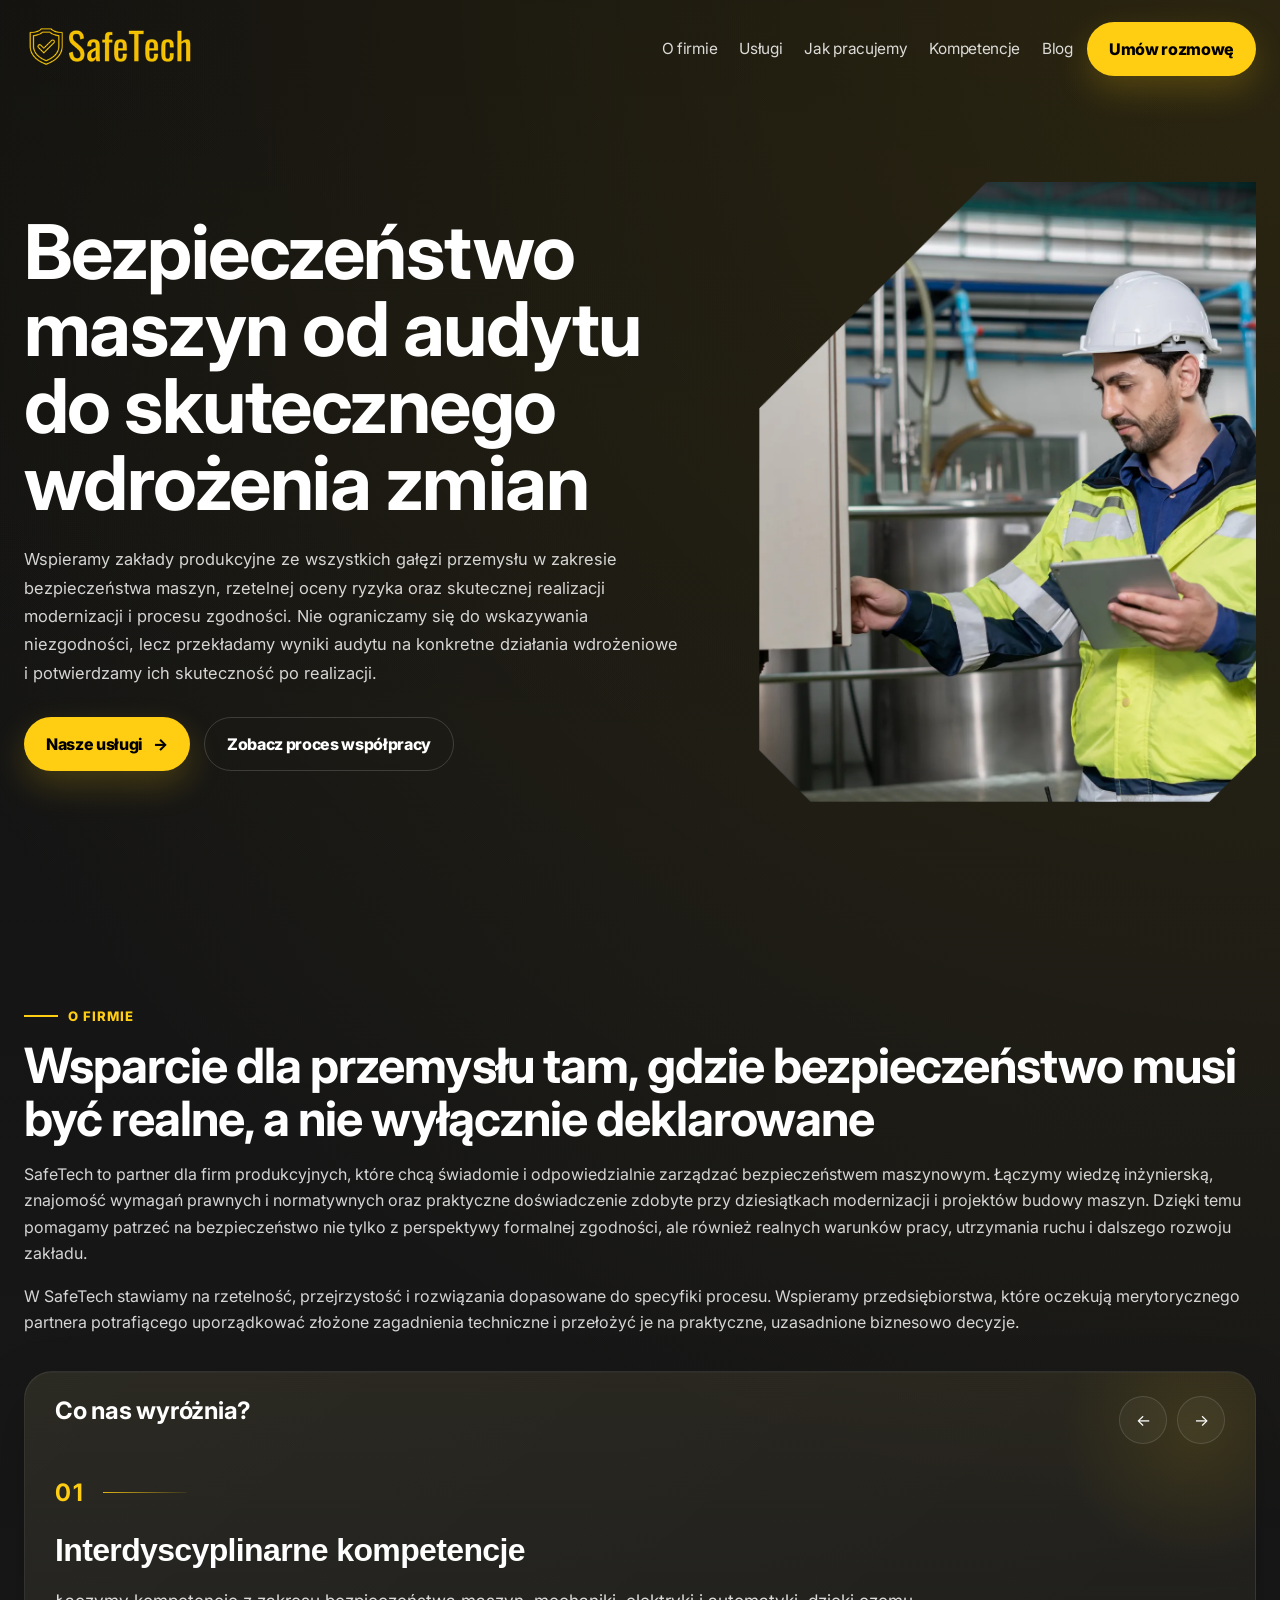
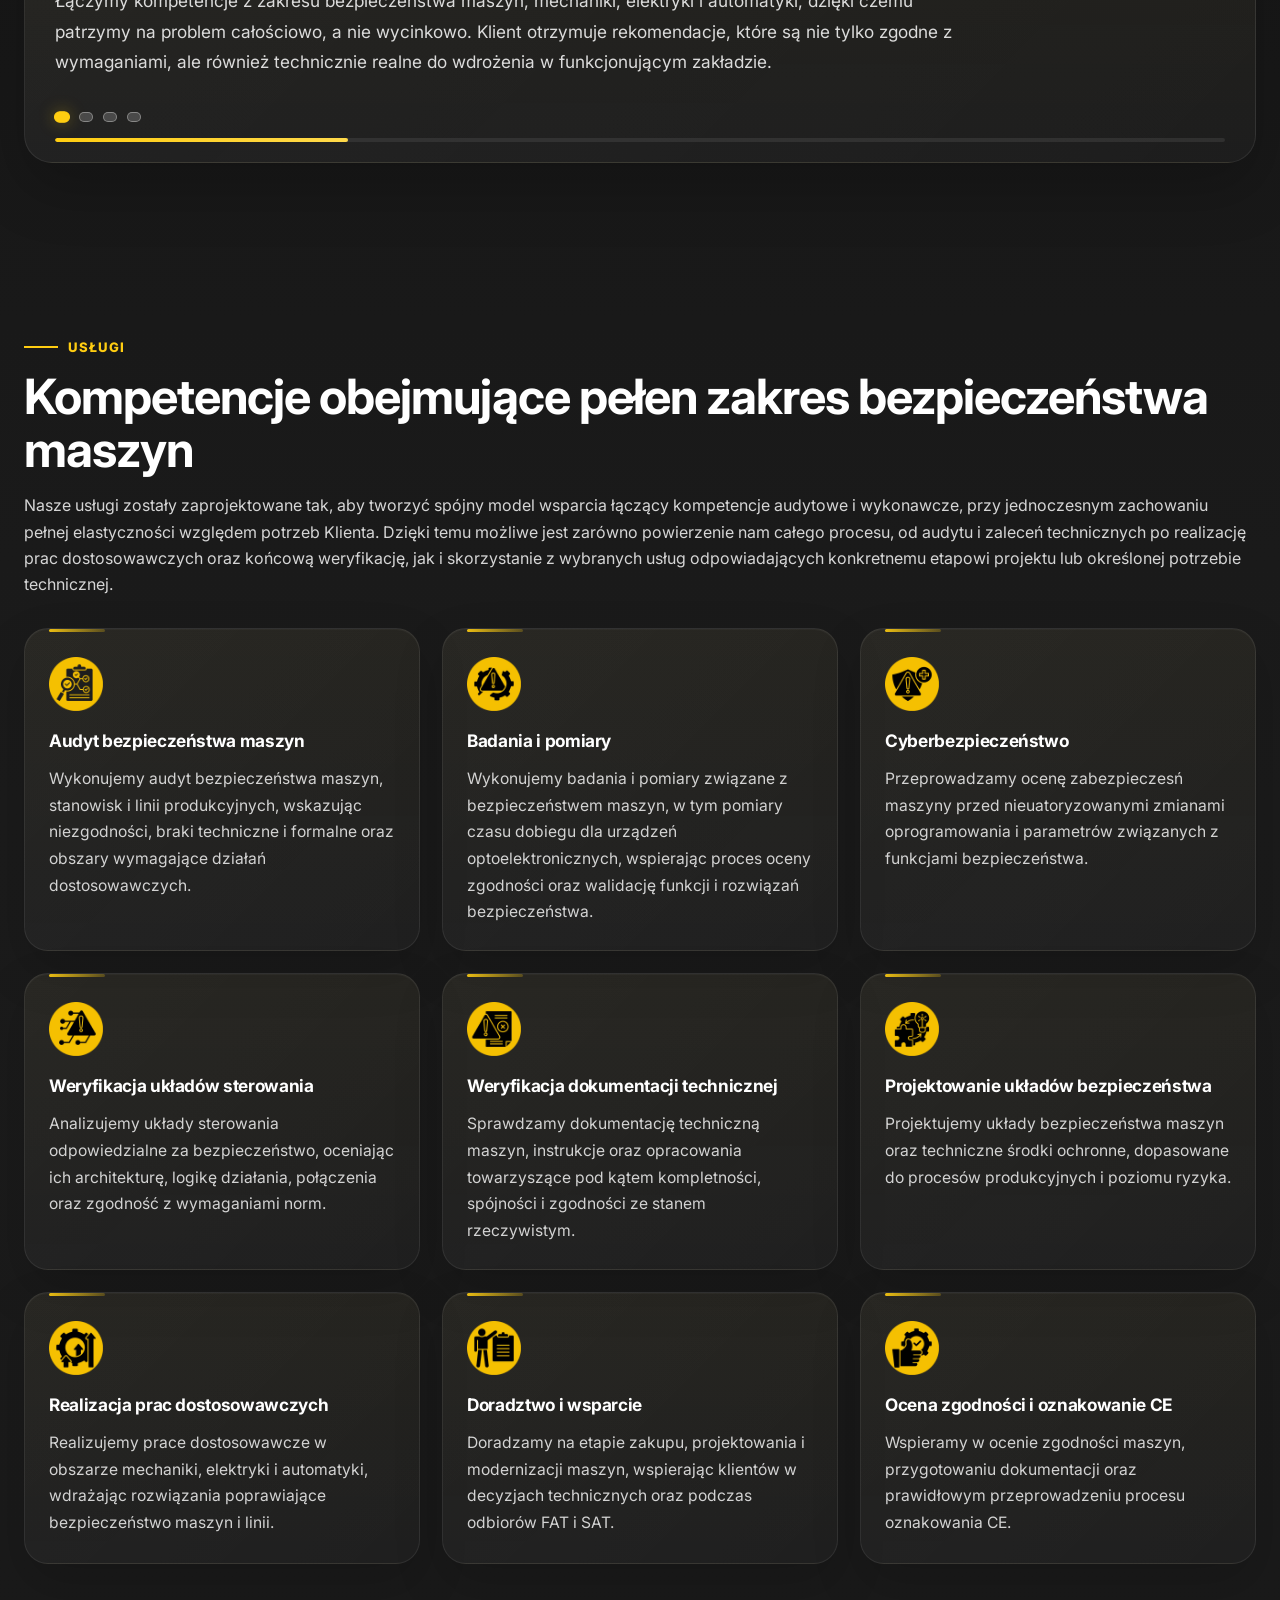
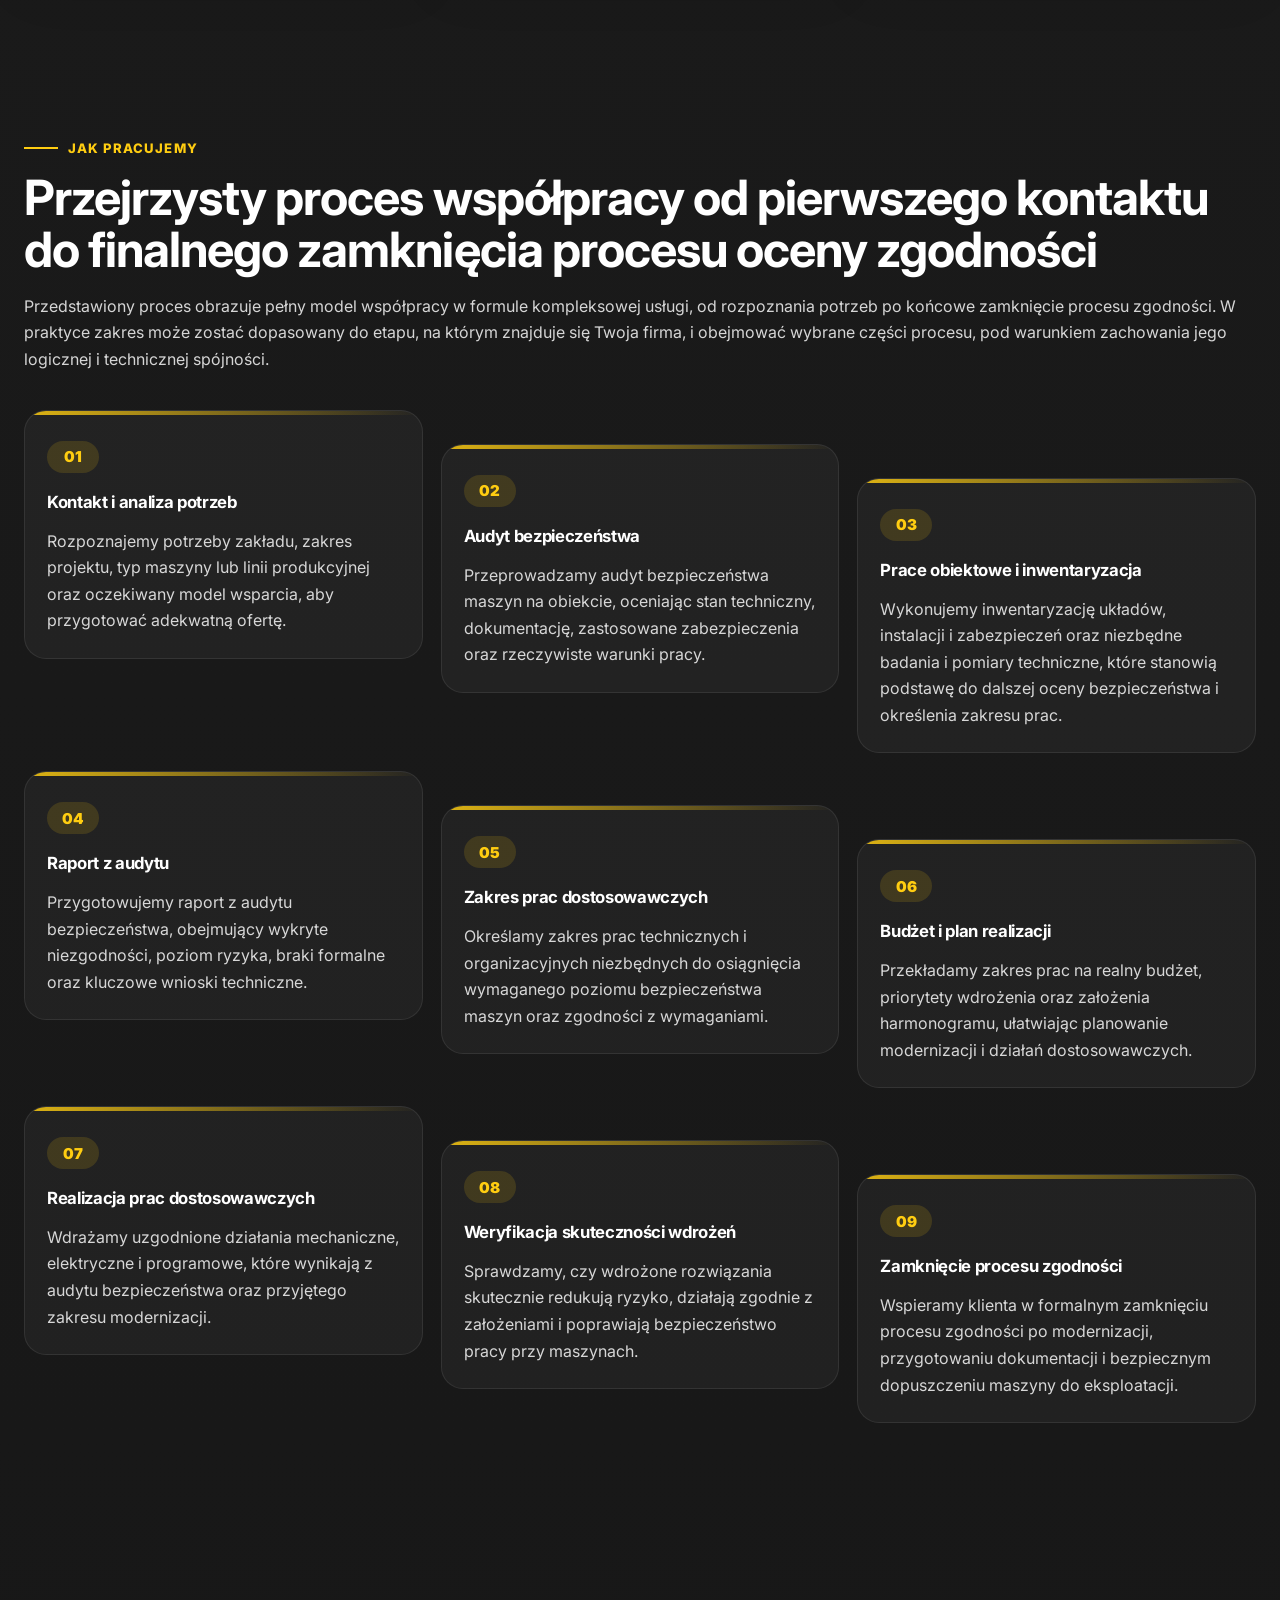
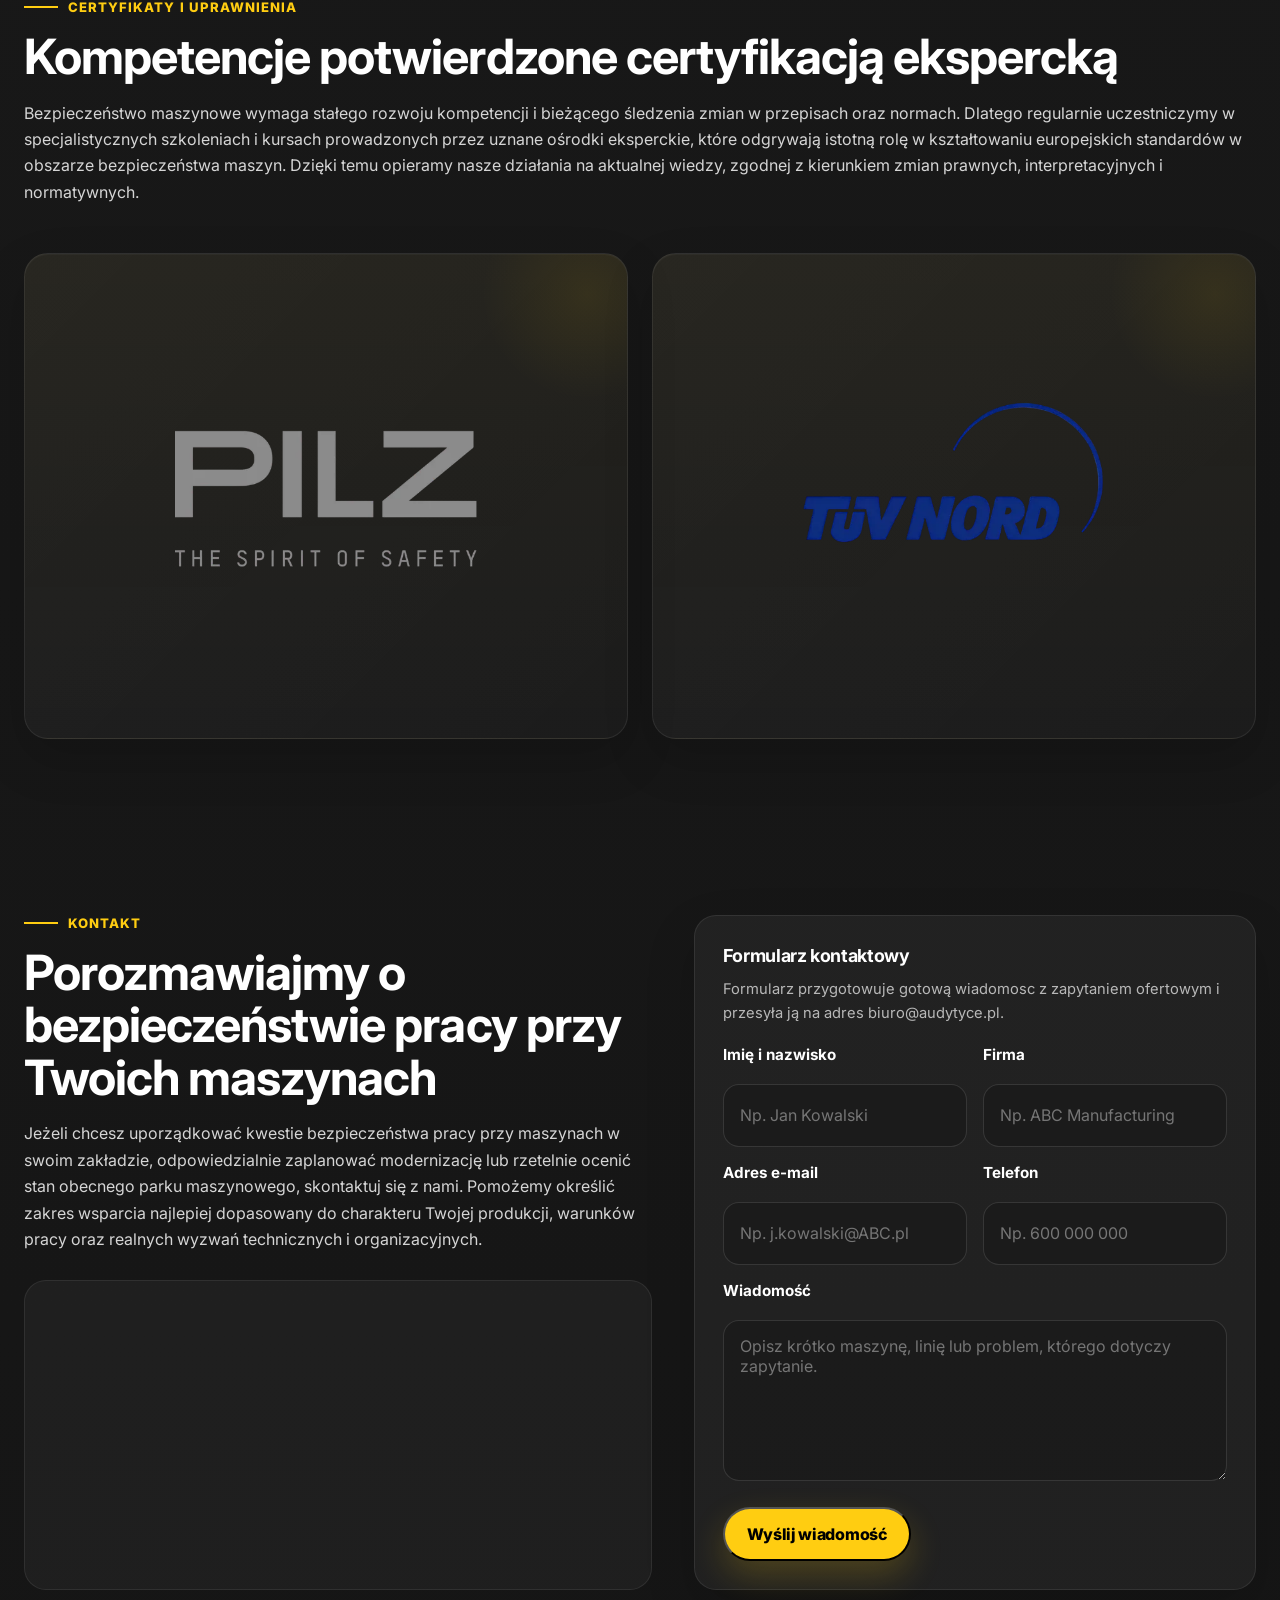
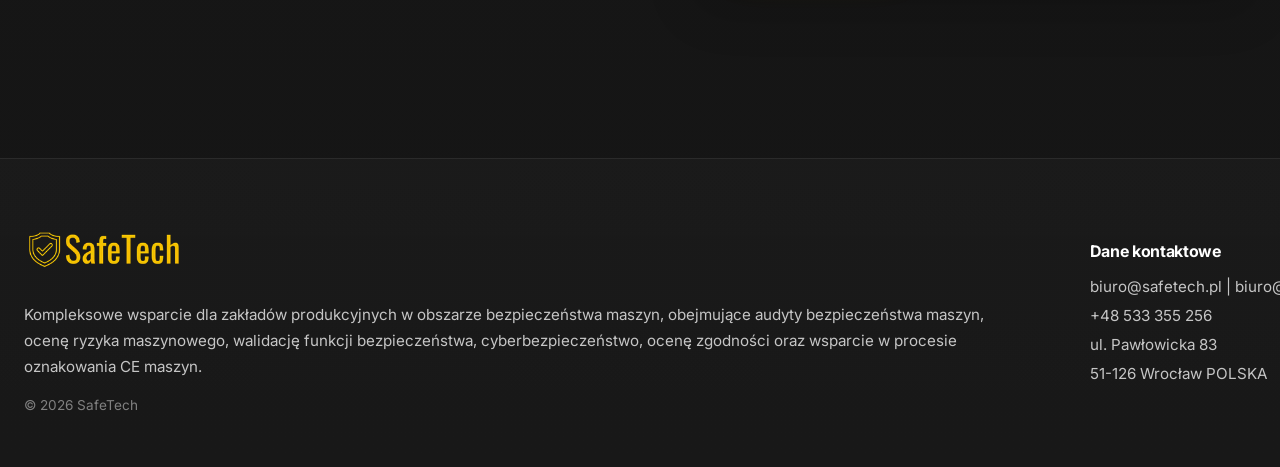
==== index.html @ 1ee42a5b "Odświerzanie strony po wysłaniu formularza" ====
<!DOCTYPE html>
<html lang="pl">

<!-- =========================================
     ALL RIGHTS TO THE CODE ARE FULLY RESERVED
============================================== -->

<head>
  <meta charset="UTF-8" />

  <!-- Wczytuje kluczowe grafiki wcześniej, żeby hero szybciej się pojawił -->
  <link rel="preload" as="image" href="obrazy/safetech-logo.webp" fetchpriority="high">
  <link rel="preload" as="image" href="obrazy/hero-safetech.webp" fetchpriority="high">

  <!-- Czcionki z Google Fonts -->
  <link rel="preconnect" href="https://fonts.googleapis.com">
  <link rel="preconnect" href="https://fonts.gstatic.com" crossorigin>
  <link href="https://fonts.googleapis.com/css2?family=Inter:wght@400;500;600;700;800&family=Tomorrow:wght@500;700;800&display=swap" rel="stylesheet">

  <!-- Ustawienia szerokości widoku -->
  <meta name="viewport" content="width=device-width, initial-scale=1.0">

  <!-- Wczytanie CSS -->
  <link rel="stylesheet" href="styles/SafeTech.css">

  <!-- Tytuł strony -->
  <title>SafeTech – Audyty bezpieczeństwa maszyn, ocena ryzyka i wsparcie CE</title>

  <!-- SEO -->
  <meta name="description" content="SafeTech wspiera zakłady produkcyjne w audytach bezpieczeństwa maszyn, ocenie ryzyka, walidacji funkcji bezpieczeństwa, modernizacjach oraz procesie oznakowania CE.">
  <meta name="keywords" content="bezpieczeństwo maszyn, audyt bezpieczeństwa maszyn, ocena ryzyka maszynowego, walidacja funkcji bezpieczeństwa, ocena zgodności maszyn, oznakowanie CE, wymagania minimalne maszyn, modernizacja bezpieczeństwa maszyn">
  <meta name="robots" content="index, follow">
  <meta name="theme-color" content="#111111">
  <meta name="author" content="SafeTech">

  <!-- OpenGraph -->
  <meta property="og:title" content="SafeTech – Audyty bezpieczeństwa maszyn, ocena ryzyka i wsparcie CE">
  <meta property="og:description" content="Od audytu bezpieczeństwa maszyn i oceny ryzyka po realizację prac dostosowawczych, walidację i wsparcie w procesie CE.">
  <meta property="og:type" content="website">
  <meta property="og:image" content="https://safetech.pl/obrazy/safetech-og.webp">
  <meta property="og:url" content="https://safetech.pl/SafeTech.html">
  <meta property="og:locale" content="pl_PL">
  <meta property="og:site_name" content="SafeTech">
  <meta name="twitter:card" content="summary_large_image">

  <!-- Dane strukturalne -->
  <script type="application/ld+json">
  {
    "@context": "https://schema.org",
    "@type": "ProfessionalService",
    "name": "SafeTech",
    "url": "https://safetech.pl/",
    "logo": "https://safetech.pl/obrazy/safetech-logo.webp",
    "image": "https://safetech.pl/obrazy/safetech-og.webp",
    "description": "Kompleksowe wsparcie dla zakładów produkcyjnych w obszarze bezpieczeństwa maszyn, oceny ryzyka, walidacji funkcji bezpieczeństwa, modernizacji i procesu oznakowania CE.",
    "email": "biuro@audytce.pl",
    "telephone": "+48533355256",
    "address": {
      "@type": "PostalAddress",
      "streetAddress": "ul. Pawłowicka 79",
      "postalCode": "51-250",
      "addressLocality": "Wrocław",
      "addressCountry": "PL"
    },
    "areaServed": "PL",
    "serviceType": [
      "Audyt bezpieczeństwa maszyn",
      "Ocena ryzyka maszynowego",
      "Ocena zgodności maszyn i wsparcie w procesie CE",
      "Weryfikacja układów sterowania i funkcji bezpieczeństwa",
      "Weryfikacja dokumentacji technicznej",
      "Ocena wymagań minimalnych",
      "Doradztwo przy zakupie i modernizacji maszyn",
      "Realizacja prac dostosowawczych",
      "Wsparcie przy odbiorach FAT i SAT"
    ]
  }
  </script>

  <style>
    /* =========================================
       RESET / BASE
    ========================================= */

    * { box-sizing: border-box; }
    html { -webkit-text-size-adjust: 100%; text-size-adjust: 100%; scroll-behavior: smooth; }
    html, body { overflow-x: hidden; }
    body {
      margin: 0;
      font-family: 'Inter', sans-serif;
      color: #ffffff;
      background:
        radial-gradient(circle at top right, rgba(255,205,17,0.12), transparent 22%),
        linear-gradient(180deg, #111111 0%, #1b1b1b 35%, #151515 100%);
    }
  </style>
</head>

<body>

  <a class="skip-link" href="#main">Przejdź do treści</a>

  <!-- =========================
       NAVBAR
  ========================= -->
  <div class="site-navbar" id="siteNavbar">
    <div class="container site-navbar__inner">
      <a class="site-brand" href="#start" aria-label="SafeTech - strona główna">
        <img src="obrazy/safetech-logo.webp" alt="SafeTech" class="site-brand__logo" decoding="async">
      </a>

      <div class="site-nav-wrap">
        <nav class="site-nav" aria-label="Główna nawigacja">
          <button
            class="menu-toggle"
            id="menuToggle"
            aria-controls="navLinks"
            aria-expanded="false"
            aria-label="Otwórz menu"
            type="button"
          >
            <span class="bar" aria-hidden="true"></span>
            <span class="bar" aria-hidden="true"></span>
            <span class="bar" aria-hidden="true"></span>
          </button>

          <div class="nav-links" id="navLinks" role="menu">
            <a href="#o-firmie" role="menuitem">O firmie</a>
            <a href="#uslugi" role="menuitem">Usługi</a>
            <a href="#jak-pracujemy" role="menuitem">Jak pracujemy</a>
            <a href="#certyfikaty" role="menuitem">Kompetencje</a>
            <a href="blog.html" role="menuitem">Blog</a>
          </div>
        </nav>

        <a class="site-cta" href="#kontakt">Umów rozmowę</a>
      </div>
    </div>
  </div>

  <!-- =========================
       HEADER / HERO
  ========================= -->
  <header class="site-header" id="start">
    <div class="container hero-layout">
      <div class="hero-copy reveal">
        <h1>Bezpieczeństwo maszyn od audytu do skutecznego wdrożenia zmian</h1>
        <p>
          Wspieramy zakłady produkcyjne ze wszystkich gałęzi przemysłu w zakresie bezpieczeństwa maszyn,
          rzetelnej oceny ryzyka oraz skutecznej realizacji modernizacji i procesu zgodności.
          Nie ograniczamy się do wskazywania niezgodności, lecz przekładamy wyniki audytu na konkretne
          działania wdrożeniowe i potwierdzamy ich skuteczność po realizacji.
        </p>

        <div class="hero-actions">
          <a class="btn-primary" href="#uslugi">
            <span>Nasze usługi</span>
            <span class="btn-arrow" aria-hidden="true">→</span>
          </a>

          <a class="btn-secondary" href="#jak-pracujemy">Zobacz proces współpracy</a>
        </div>
      </div>

      <div class="hero-media reveal">
        <img
          src="obrazy/hero-safetech.webp"
          alt="Bezpieczeństwo maszyn w zakładzie produkcyjnym"
          class="hero-media__image"
          decoding="async"
        >
      </div>
    </div>
  </header>

  <main id="main">

    <!-- =========================
         O FIRMIE
    ========================= -->
 <section class="section section-about" id="o-firmie">
  <div class="container">
    <div class="section-head reveal">
      <span class="section-label">O firmie</span>
      <h2>Wsparcie dla przemysłu tam, gdzie bezpieczeństwo musi być realne, a nie wyłącznie deklarowane</h2>
      <p>
        SafeTech to partner dla firm produkcyjnych, które chcą świadomie i odpowiedzialnie zarządzać bezpieczeństwem maszynowym.
        Łączymy wiedzę inżynierską, znajomość wymagań prawnych i normatywnych oraz praktyczne doświadczenie zdobyte przy
        dziesiątkach modernizacji i projektów budowy maszyn. Dzięki temu pomagamy patrzeć na bezpieczeństwo nie tylko z perspektywy
        formalnej zgodności, ale również realnych warunków pracy, utrzymania ruchu i dalszego rozwoju zakładu.
      </p>
      <p>
        W SafeTech stawiamy na rzetelność, przejrzystość i rozwiązania dopasowane do specyfiki procesu.
        Wspieramy przedsiębiorstwa, które oczekują merytorycznego partnera potrafiącego uporządkować złożone zagadnienia techniczne
        i przełożyć je na praktyczne, uzasadnione biznesowo decyzje.
      </p>
    </div>

    <div class="about-premium-slider reveal" id="aboutPremiumSlider">
      <div class="about-premium-slider__top">
        <div>
          <p class="about-premium-slider__eyebrow">Co nas wyróżnia?</p>
        </div>

        <div class="about-premium-slider__nav">
          <button class="about-premium-arrow" id="aboutPrev" type="button" aria-label="Poprzedni slajd">
            &#8592;
          </button>
          <button class="about-premium-arrow" id="aboutNext" type="button" aria-label="Następny slajd">
            &#8594;
          </button>
        </div>
      </div>

      <div class="about-premium-slider__viewport">
        <article class="about-premium-slide is-active">
          <div class="about-premium-slide__meta">
            <span class="about-premium-slide__index">01</span>
            <span class="about-premium-slide__line"></span>
          </div>
    <h3>Interdyscyplinarne kompetencje</h3>
    <p>
      Łączymy kompetencje z zakresu bezpieczeństwa maszyn, mechaniki, elektryki i automatyki, dzięki czemu patrzymy na problem całościowo, a nie wycinkowo. Klient otrzymuje rekomendacje, które są nie tylko zgodne z wymaganiami, ale również technicznie realne do wdrożenia w funkcjonującym zakładzie.
    </p>
  </article>

        <article class="about-premium-slide">
          <div class="about-premium-slide__meta">
            <span class="about-premium-slide__index">02</span>
            <span class="about-premium-slide__line"></span>
          </div>
    <h3>Od audytu do skutecznego wdrożenia</h3>
    <p>
      Nie kończymy współpracy na wskazaniu niezgodności. Prowadzimy klienta przez cały proces: od audytu bezpieczeństwa i oceny ryzyka, przez określenie zakresu działań, aż po realizację prac, weryfikację skuteczności i domknięcie procesu zgodności.
    </p>
  </article>

        <article class="about-premium-slide">
          <div class="about-premium-slide__meta">
            <span class="about-premium-slide__index">03</span>
            <span class="about-premium-slide__line"></span>
          </div>
          <h3>Doświadczenie z realnych obiektów przemysłowych</h3>
    <p>
      Pracujemy zarówno z nowymi inwestycjami, jak i z maszynami od lat funkcjonującymi w produkcji. Rozumiemy specyfikę zakładów przemysłowych, ograniczenia techniczne, presję czasu oraz konieczność prowadzenia działań w sposób, który nie dezorganizuje pracy całej organizacji.
    </p>
  </article>

        <article class="about-premium-slide">
          <div class="about-premium-slide__meta">
            <span class="about-premium-slide__index">04</span>
            <span class="about-premium-slide__line"></span>
          </div>
          <h3>Ponad 10 lat praktyki projektowej</h3>
    <p>
      Nasze rekomendacje wynikają z wieloletniej praktyki przy budowie i modernizacjach maszyn, stanowisk zrobotyzowanych i linii technologicznych. Dzięki temu proponujemy rozwiązania, które uwzględniają nie tylko przepisy i normy, ale również realia wdrożeniowe, koszty i wykonalność techniczną.
    </p>
  </article>
      </div>

      <div class="about-premium-slider__bottom">
        <div class="about-premium-dots" id="aboutDots"></div>
        <div class="about-premium-progress">
          <span class="about-premium-progress__bar" id="aboutProgressBar"></span>
        </div>
      </div>
    </div>
  </div>
</section>

    <!-- =========================
         USŁUGI
    ========================= -->
    <section class="section section-services" id="uslugi">
      <div class="container">
        <div class="section-head reveal">
          <span class="section-label">Usługi</span>
          <h2>Kompetencje obejmujące pełen zakres bezpieczeństwa maszyn</h2>
          <p>
            Nasze usługi zostały zaprojektowane tak, aby tworzyć spójny model wsparcia łączący kompetencje audytowe i wykonawcze,
            przy jednoczesnym zachowaniu pełnej elastyczności względem potrzeb Klienta. Dzięki temu możliwe jest zarówno powierzenie nam
            całego procesu, od audytu i zaleceń technicznych po realizację prac dostosowawczych oraz końcową weryfikację, jak i
            skorzystanie z wybranych usług odpowiadających konkretnemu etapowi projektu lub określonej potrzebie technicznej.
          </p>
        </div>

        <div class="services-grid">
<article class="service-card reveal">
  <img src="ikony/usluga-audyt.webp" alt="Ikona audytu bezpieczeństwa maszyn" class="service-card__icon" loading="lazy" decoding="async">
  <h3>Audyt bezpieczeństwa maszyn</h3>
  <p>Wykonujemy audyt bezpieczeństwa maszyn, stanowisk i linii produkcyjnych, wskazując niezgodności, braki techniczne i formalne oraz obszary wymagające działań dostosowawczych.</p>
</article>

<article class="service-card reveal">
  <img src="ikony/usluga-badania.webp" alt="Ikona badań i pomiarów bezpieczeństwa maszyn" class="service-card__icon" loading="lazy" decoding="async">
  <h3>Badania i pomiary</h3>
  <p>Wykonujemy badania i pomiary związane z bezpieczeństwem maszyn, w tym pomiary czasu dobiegu dla urządzeń optoelektronicznych, wspierając proces oceny zgodności oraz walidację funkcji i rozwiązań bezpieczeństwa.</p>
</article>

<article class="service-card reveal">
  <img src="ikony/usluga-cyber.webp" alt="Ikona cyberbezpieczeństwo" class="service-card__icon" loading="lazy" decoding="async">
  <h3>Cyberbezpieczeństwo</h3>
  <p>Przeprowadzamy ocenę zabezpieczesń maszyny przed nieuatoryzowanymi zmianami oprogramowania i parametrów związanych z funkcjami bezpieczeństwa.</p>
</article>

<article class="service-card reveal">
  <img src="ikony/usluga-sterowanie.webp" alt="Ikona weryfikacji układów sterowania" class="service-card__icon" loading="lazy" decoding="async">
  <h3>Weryfikacja układów sterowania</h3>
  <p>Analizujemy układy sterowania odpowiedzialne za bezpieczeństwo, oceniając ich architekturę, logikę działania, połączenia oraz zgodność z wymaganiami norm.</p>
</article>

<article class="service-card reveal">
  <img src="ikony/usluga-dokumentacja.webp" alt="Ikona weryfikacji dokumentacji technicznej maszyn" class="service-card__icon" loading="lazy" decoding="async">
  <h3>Weryfikacja dokumentacji technicznej</h3>
  <p>Sprawdzamy dokumentację techniczną maszyn, instrukcje oraz opracowania towarzyszące pod kątem kompletności, spójności i zgodności ze stanem rzeczywistym.</p>
</article>

<article class="service-card reveal">
  <img src="ikony/usluga-projektowanie.webp" alt="Ikona projektowania układów bezpieczeństwa maszyn" class="service-card__icon" loading="lazy" decoding="async">
  <h3>Projektowanie układów bezpieczeństwa</h3>
  <p>Projektujemy układy bezpieczeństwa maszyn oraz techniczne środki ochronne, dopasowane do procesów produkcyjnych i poziomu ryzyka.</p>
</article>

<article class="service-card reveal">
  <img src="ikony/usluga-modernizacja.webp" alt="Ikona realizacji prac dostosowawczych maszyn" class="service-card__icon" loading="lazy" decoding="async">
  <h3>Realizacja prac dostosowawczych</h3>
  <p>Realizujemy prace dostosowawcze w obszarze mechaniki, elektryki i automatyki, wdrażając rozwiązania poprawiające bezpieczeństwo maszyn i linii.</p>
</article>

<article class="service-card reveal">
  <img src="ikony/usluga-doradztwo.webp" alt="Ikona doradztwa w zakresie bezpieczeństwa maszyn" class="service-card__icon" loading="lazy" decoding="async">
  <h3>Doradztwo i wsparcie</h3>
  <p>Doradzamy na etapie zakupu, projektowania i modernizacji maszyn, wspierając klientów w decyzjach technicznych oraz podczas odbiorów FAT i SAT.</p>
</article>

<article class="service-card reveal">
  <img src="ikony/usluga-ce.webp" alt="Ikona oceny zgodności i oznakowania CE maszyn" class="service-card__icon" loading="lazy" decoding="async">
  <h3>Ocena zgodności i oznakowanie CE</h3>
  <p>Wspieramy w ocenie zgodności maszyn, przygotowaniu dokumentacji oraz prawidłowym przeprowadzeniu procesu oznakowania CE.</p>
</article>
        </div>
      </div>
    </section>

    <!-- =========================
         JAK PRACUJEMY
    ========================= -->
    <section class="section section-process" id="jak-pracujemy">
      <div class="container">
        <div class="section-head reveal">
          <span class="section-label">Jak pracujemy</span>
          <h2>Przejrzysty proces współpracy od pierwszego kontaktu do finalnego zamknięcia procesu oceny zgodności</h2>
          <p>
            Przedstawiony proces obrazuje pełny model współpracy w formule kompleksowej usługi, od rozpoznania potrzeb po końcowe
            zamknięcie procesu zgodności. W praktyce zakres może zostać dopasowany do etapu, na którym znajduje się Twoja firma,
            i obejmować wybrane części procesu, pod warunkiem zachowania jego logicznej i technicznej spójności.
          </p>
        </div>

        <div class="process-grid process-grid--staggered">
		
<article class="process-step reveal"><span class="step-number">01</span><h3>Kontakt i analiza potrzeb</h3><p>Rozpoznajemy potrzeby zakładu, zakres projektu, typ maszyny lub linii produkcyjnej oraz oczekiwany model wsparcia, aby przygotować adekwatną ofertę.</p></article>
<article class="process-step reveal"><span class="step-number">02</span><h3>Audyt bezpieczeństwa</h3><p>Przeprowadzamy audyt bezpieczeństwa maszyn na obiekcie, oceniając stan techniczny, dokumentację, zastosowane zabezpieczenia oraz rzeczywiste warunki pracy.</p></article>
<article class="process-step reveal"><span class="step-number">03</span><h3>Prace obiektowe i inwentaryzacja</h3><p>Wykonujemy inwentaryzację układów, instalacji i zabezpieczeń oraz niezbędne badania i pomiary techniczne, które stanowią podstawę do dalszej oceny bezpieczeństwa i określenia zakresu prac.</p></article>
<article class="process-step reveal"><span class="step-number">04</span><h3>Raport z audytu</h3><p>Przygotowujemy raport z audytu bezpieczeństwa, obejmujący wykryte niezgodności, poziom ryzyka, braki formalne oraz kluczowe wnioski techniczne.</p></article>
<article class="process-step reveal"><span class="step-number">05</span><h3>Zakres prac dostosowawczych</h3><p>Określamy zakres prac technicznych i organizacyjnych niezbędnych do osiągnięcia wymaganego poziomu bezpieczeństwa maszyn oraz zgodności z wymaganiami.</p></article>
<article class="process-step reveal"><span class="step-number">06</span><h3>Budżet i plan realizacji</h3><p>Przekładamy zakres prac na realny budżet, priorytety wdrożenia oraz założenia harmonogramu, ułatwiając planowanie modernizacji i działań dostosowawczych.</p></article>
<article class="process-step reveal"><span class="step-number">07</span><h3>Realizacja prac dostosowawczych</h3><p>Wdrażamy uzgodnione działania mechaniczne, elektryczne i programowe, które wynikają z audytu bezpieczeństwa oraz przyjętego zakresu modernizacji.</p></article>
<article class="process-step reveal"><span class="step-number">08</span><h3>Weryfikacja skuteczności wdrożeń</h3><p>Sprawdzamy, czy wdrożone rozwiązania skutecznie redukują ryzyko, działają zgodnie z założeniami i poprawiają bezpieczeństwo pracy przy maszynach.</p></article>
<article class="process-step reveal"><span class="step-number">09</span><h3>Zamknięcie procesu zgodności</h3><p>Wspieramy klienta w formalnym zamknięciu procesu zgodności po modernizacji, przygotowaniu dokumentacji i bezpiecznym dopuszczeniu maszyny do eksploatacji.</p></article></div>
      </div>
    </section>

    <!-- =========================
         CERTYFIKATY
    ========================= -->
    <section class="section section-certificates" id="certyfikaty">
      <div class="container">
        <div class="section-head reveal">
          <span class="section-label">Certyfikaty i uprawnienia</span>
          <h2>Kompetencje potwierdzone certyfikacją ekspercką</h2>
          <p>
            Bezpieczeństwo maszynowe wymaga stałego rozwoju kompetencji i bieżącego śledzenia zmian w przepisach oraz normach.
            Dlatego regularnie uczestniczymy w specjalistycznych szkoleniach i kursach prowadzonych przez uznane ośrodki eksperckie,
            które odgrywają istotną rolę w kształtowaniu europejskich standardów w obszarze bezpieczeństwa maszyn.
            Dzięki temu opieramy nasze działania na aktualnej wiedzy, zgodnej z kierunkiem zmian prawnych, interpretacyjnych i normatywnych.
          </p>
        </div>

        <div class="certificates-grid reveal">
          <div class="certificate-tile">
            <img src="obrazy/certyfikat-01.webp" alt="Logo certyfikatu lub uprawnienia SafeTech" loading="lazy" decoding="async">
          </div>
          <div class="certificate-tile">
            <img src="obrazy/certyfikat-02.webp" alt="Logo certyfikatu lub uprawnienia SafeTech" loading="lazy" decoding="async">
          </div>
        </div>
      </div>
    </section>

    <!-- =========================
         KONTAKT
    ========================= -->
    <section class="section section-contact" id="kontakt">
      <div class="container">
        <div class="contact-layout">
          <div class="contact-copy reveal">
            <div class="section-head section-head--compact">
              <span class="section-label">Kontakt</span>
              <h2>Porozmawiajmy o bezpieczeństwie pracy przy Twoich maszynach</h2>
              <p>
				  Jeżeli chcesz uporządkować kwestie bezpieczeństwa pracy przy maszynach w swoim zakładzie, odpowiedzialnie zaplanować modernizację lub rzetelnie ocenić stan obecnego parku maszynowego, 
				  skontaktuj się z nami. Pomożemy określić zakres wsparcia najlepiej dopasowany do charakteru Twojej produkcji, warunków pracy oraz realnych wyzwań technicznych i organizacyjnych.
              </p>
            </div>

            <div class="contact-map-wrap reveal">
				<iframe
				  class="contact-map"
				  src="https://www.google.com/maps?q=Pawłowicka+83+Wrocław&output=embed"
				  loading="lazy"
				  fetchpriority="low"
				  referrerpolicy="no-referrer-when-downgrade">
				</iframe>
            </div>
          </div>

<div class="contact-form-panel reveal">
  <h3>Formularz kontaktowy</h3>

  <p class="contact-form-note">
    Formularz przygotowuje gotową wiadomosc z zapytaniem ofertowym i przesyła ją na adres biuro@audytyce.pl.
  </p>

  <form
    id="contactForm"
    action="https://submit-form.com/7CGyTwZ9A"
    method="POST"
  >
    <div class="contact-form-grid">
      <div class="field">
        <label for="name">Imię i nazwisko</label>
        <input
          id="name"
          name="name"
          type="text"
          placeholder="Np. Jan Kowalski"
          required
          minlength="3"
          maxlength="80"
        >
      </div>

      <div class="field">
        <label for="company">Firma</label>
        <input
          id="company"
          name="company"
          type="text"
          placeholder="Np. ABC Manufacturing"
          required
          minlength="2"
          maxlength="120"
        >
      </div>

      <div class="field">
        <label for="email">Adres e-mail</label>
        <input
          id="email"
          name="email"
          type="email"
          placeholder="Np. j.kowalski@ABC.pl"
          required
          maxlength="120"
        >
      </div>

      <div class="field">
        <label for="phone">Telefon</label>
        <input
          id="phone"
          name="phone"
          type="tel"
          placeholder="Np. 600 000 000"
          pattern="^[0-9+\s()-]{6,20}$"
          maxlength="20"
        >
      </div>

      <div class="field field-full">
        <label for="message">Wiadomość</label>
        <textarea
          id="message"
          name="message"
          placeholder="Opisz krótko maszynę, linię lub problem, którego dotyczy zapytanie."
          required
          minlength="10"
          maxlength="2000"
        ></textarea>
      </div>
    </div>

    <input type="hidden" name="_email.subject" value="Zapytanie ze strony SafeTech">
    <input type="hidden" name="_redirect" value="https://roboinvest.github.io/SafeTech/#kontakt">

    <div class="form-actions">
      <button class="btn-primary" type="submit">Wyślij wiadomość</button>
      <p id="formStatus" class="form-status" aria-live="polite"></p>
    </div>
  </form>
</div>
        </div>
      </div>
    </section>
  </main>

  <!-- =========================
       STOPKA
  ========================= -->
<footer class="footer">
  <div class="container footer__inner">

    <div class="footer__left">
      <img src="obrazy/safetech-logo.webp" alt="SafeTech" class="footer__logo">

      <p class="footer__desc">
        Kompleksowe wsparcie dla zakładów produkcyjnych w obszarze bezpieczeństwa maszyn, obejmujące audyty bezpieczeństwa maszyn, 
		ocenę ryzyka maszynowego, walidację funkcji bezpieczeństwa, cyberbezpieczeństwo, ocenę zgodności oraz wsparcie w procesie oznakowania CE maszyn.
      </p>

      <p class="footer__copyright">
        © <span id="copyright-year"></span> SafeTech
      </p>
    </div>

    <div class="footer__right">
      <h4>Dane kontaktowe</h4>

      <ul class="footer__contact">
        <li>biuro@safetech.pl | biuro@audytyce.pl</li>
        <li>+48 533 355 256</li>
        <li>ul. Pawłowicka 83</li>
		<li>51-126 Wrocław POLSKA</li>
      </ul>
    </div>

  </div>
</footer>

  <!-- Wczytanie JavaScript -->
  <script src="scripts/SafeTech.js"></script>
</body>
</html>
---- styles/SafeTech.css ----
/* =========================================
   USTAWIENIA GLOBALNE
========================================= */

:root {
  --color-black: #000000;
  --color-dark: #111111;
  --color-panel: rgba(255,255,255,0.045);
  --color-panel-strong: rgba(255,255,255,0.06);
  --color-border: rgba(255,255,255,0.08);
  --color-border-strong: rgba(255,205,17,0.24);
  --color-text-soft: rgba(255,255,255,0.82);
  --color-text-muted: rgba(255,255,255,0.68);
  --color-yellow: #ffcd11;
  --color-yellow-dark: #f5c100;
  --color-yellow-soft: #ffd94a;
  --shadow-soft: 0 20px 50px rgba(0, 0, 0, 0.16);
  --shadow-glow: 0 0 30px rgba(255,205,17,0.16);
  --radius-lg: 22px;
  --radius-md: 16px;
  --radius-sm: 12px;
  --max-width: 1240px;
  --navbar-height: 86px;
  --section-gap: 88px;
  --font-display: 'Inter', sans-serif;
  --font-body: 'Inter', sans-serif;
}

img {
  max-width: 100%;
  display: block;
}

a {
  color: inherit;
  text-decoration: none;
}

button,
input,
textarea,
select {
  font: inherit;
}

.container {
  width: min(calc(100% - 48px), var(--max-width));
  margin: 0 auto;
}

.section {
  padding: var(--section-gap) 0;
  position: relative;
}

.section-head {
  display: grid;
  gap: 16px;
  margin-bottom: 30px;
}

.section-head--compact {
  margin-bottom: 0;
}

.section-head h2,
.section-head p,
.section-head h3 {
  margin: 0;
}

.section-head p {
  color: var(--color-text-soft);
  line-height: 1.65;
  max-width: none;
}

.section-label {
  display: inline-flex;
  align-items: center;
  gap: 10px;
  color: var(--color-yellow);
  font-family: var(--font-display);
  font-size: 0.82rem;
  font-weight: 800;
  letter-spacing: 0.08em;
  text-transform: uppercase;
}

.section-label::before {
  content: '';
  width: 34px;
  height: 2px;
  background: var(--color-yellow);
}

h1,
h2,
h3,
h4,
.nav-links a,
.site-cta,
.btn-primary,
.btn-secondary,
.step-number {
  font-family: var(--font-display);
  letter-spacing: -0.02em;
}

h1 {
  font-size: clamp(2.5rem, 5.9vw, 5rem);
  line-height: 1.02;
  margin: 0 0 24px;
}

h2 {
  font-size: clamp(2rem, 3.8vw, 3.35rem);
  line-height: 1.08;
}

h3 {
  font-size: 1.12rem;
  line-height: 1.35;
}

.skip-link {
  position: absolute;
  left: -9999px;
  top: 0;
}

.skip-link:focus {
  left: 16px;
  top: 16px;
  padding: 10px 14px;
  border-radius: 10px;
  background: var(--color-yellow);
  color: var(--color-black);
  font-weight: 800;
  z-index: 9999;
}

.reveal {
  opacity: 0;
  transform: translateY(28px);
  transition: opacity 0.7s ease, transform 0.7s ease;
}

.reveal.visible {
  opacity: 1;
  transform: translateY(0);
}

/* =========================================
   NAVBAR
========================================= */

.site-navbar {
  position: fixed;
  top: 0;
  left: 0;
  width: 100%;
  z-index: 1000;
  padding: 14px 0;
  transition: background .25s ease, border-color .25s ease, box-shadow .25s ease, backdrop-filter .25s ease;
}

.site-navbar.is-scrolled {
  background: rgba(16,16,16,0.68);
  border-bottom: 1px solid rgba(255,255,255,0.08);
  backdrop-filter: blur(16px);
  -webkit-backdrop-filter: blur(16px);
  box-shadow: 0 18px 36px rgba(0,0,0,0.16);
}

.site-navbar__inner {
  display: flex;
  justify-content: space-between;
  align-items: center;
  gap: 20px;
}

.site-brand {
  display: inline-flex;
  align-items: center;
  flex: 0 0 auto;
}

.site-brand__logo {
  width: 172px;
  height: auto;
}

.site-nav-wrap {
  display: flex;
  align-items: center;
  justify-content: flex-end;
  gap: 14px;
  min-width: 0;
}

.site-nav {
  position: relative;
}

.nav-links {
  display: flex;
  align-items: center;
  gap: 22px;
}

.nav-links a {
  color: rgba(255,255,255,0.84);
  font-size: 0.96rem;
  transition: color .2s ease;
}

.nav-links a:hover {
  color: var(--color-yellow);
}

.site-cta,
.btn-primary,
.btn-secondary {
  display: inline-flex;
  align-items: center;
  justify-content: center;
  gap: 10px;
  min-height: 54px;
  padding: 0 22px;
  border-radius: 999px;
  font-weight: 800;
  transition: transform .25s ease, box-shadow .25s ease, background .25s ease, border-color .25s ease;
}

.site-cta,
.btn-primary {
  background: var(--color-yellow);
  color: var(--color-black);
  box-shadow: 0 14px 34px rgba(255,205,17,0.2);
}

.site-cta:hover,
.btn-primary:hover,
.btn-secondary:hover {
  transform: translateY(-2px);
}

.btn-secondary {
  background: transparent;
  color: #ffffff;
  border: 1px solid rgba(255,255,255,0.16);
}

.btn-arrow {
  font-size: 1rem;
  line-height: 1;
}

.menu-toggle {
  display: none;
}

/* =========================================
   HEADER / HERO
========================================= */

.site-header {
  position: relative;
  min-height: 100vh;
  padding: calc(var(--navbar-height) + 34px) 0 56px;
  overflow: hidden;
}

.site-header::before {
  content: '';
  position: absolute;
  inset: 0;
  background: linear-gradient(180deg, rgba(0,0,0,0.08), rgba(0,0,0,0));
  pointer-events: none;
}

.hero-layout {
  display: grid;
  grid-template-columns: minmax(0, 0.95fr) minmax(420px, 0.72fr);
  gap: 80px;
  align-items: center;
  min-height: calc(100vh - var(--navbar-height) - 70px);
  position: relative;
  z-index: 2;
}

.hero-copy {
  max-width: 680px;
}

.hero-copy p {
  margin: 0;
  font-size: 1.03rem;
  line-height: 1.72;
  color: var(--color-text-soft);
}

.hero-actions {
  display: flex;
  align-items: center;
  gap: 14px;
  margin-top: 30px;
}

.hero-media {
  display: flex;
  justify-content: flex-end;
}

.hero-media__image {
  width: 100%;
  max-width: 520px;
  object-fit: cover;
  border-radius: 0;
  box-shadow: none;
}


/* =========================================
   O FIRMIE – SLIDER
========================================= */

.about-premium-slider {
  position: relative;
  width: 100%;
  margin-top: 36px;
  padding: 24px 30px 20px;
  border-radius: 28px;
  background:
    linear-gradient(135deg, rgba(255,255,255,0.05), rgba(255,255,255,0.025)),
    linear-gradient(180deg, rgba(255,205,17,0.04), rgba(255,205,17,0));
  border: 1px solid rgba(255,255,255,0.08);
  box-shadow:
    0 24px 60px rgba(0,0,0,0.22),
    inset 0 1px 0 rgba(255,255,255,0.03);
  overflow: hidden;
}

.about-premium-slider::before {
  content: '';
  position: absolute;
  top: -80px;
  right: -80px;
  width: 280px;
  height: 280px;
  background: radial-gradient(circle, rgba(255,205,17,0.10), transparent 68%);
  pointer-events: none;
}

.about-premium-slider__top {
  display: flex;
  align-items: flex-start;
  justify-content: space-between;
  gap: 24px;
  margin-bottom: 34px;
  position: relative;
  z-index: 1;
}

.about-premium-slider__eyebrow {
  margin: 0;
  font-size: 1.5rem;
  font-weight: 700;
  color: #ffffff;
  letter-spacing: -0.01em;
}


.about-premium-slider__nav {
  display: flex;
  align-items: center;
  gap: 10px;
}

.about-premium-arrow {
  width: 48px;
  height: 48px;
  border-radius: 999px;
  border: 1px solid rgba(255,255,255,0.12);
  background: rgba(255,255,255,0.04);
  color: #ffffff;
  font-size: 1rem;
  cursor: pointer;
  transition: transform .22s ease, border-color .22s ease, background .22s ease, box-shadow .22s ease;
}

.about-premium-arrow:hover {
  transform: translateY(-2px);
  border-color: rgba(255,205,17,0.36);
  background: rgba(255,205,17,0.10);
  box-shadow: 0 0 24px rgba(255,205,17,0.10);
}

.about-premium-slider__viewport {
  position: relative;
  min-height: 180px;
  z-index: 1;
}

.about-premium-slide {
  display: none;
  max-width: 980px;
}

.about-premium-slide.is-active {
  display: block;
  animation: aboutPremiumFade .45s ease;
}

.about-premium-slide__meta {
  display: flex;
  align-items: center;
  gap: 18px;
  margin-bottom: 26px;
}

.about-premium-slide__index {
  font-size: 1.5rem;
  font-weight: 700;
  color: var(--color-yellow);
  letter-spacing: 0.08em;
}

.about-premium-slide__line {
  width: 84px;
  height: 1px;
  background: linear-gradient(90deg, rgba(255,205,17,0.85), rgba(255,205,17,0.08));
}

.about-premium-slide h3 {
  margin: 0 0 18px;
  font-size: clamp(2rem, 3vw, 2rem);
  line-height: 1.08;
  font-family: 'Oswald', sans-serif;
  color: #ffffff;
  letter-spacing: -0.02em;
  max-width: 900px;
}

.about-premium-slide p {
  margin: 0;
  max-width: 920px;
  font-size: 1.08rem;
  line-height: 1.78;
  color: rgba(255,255,255,0.84);
}

.about-premium-slider__bottom {
  display: flex;
  flex-direction: column;
  gap: 16px;
  margin-top: 34px;
  position: relative;
  z-index: 1;
}

.about-premium-dots {
  display: flex;
  align-items: center;
  gap: 10px;
}

.about-premium-dot {
  width: 10px;
  height: 10px;
  border-radius: 999px;
  border: 1px solid rgba(255,255,255,0.34);
  background: rgba(255,255,255,0.18);
  cursor: pointer;
  transition: transform .22s ease, background .22s ease, border-color .22s ease, box-shadow .22s ease;
}

.about-premium-dot.is-active {
  background: var(--color-yellow);
  border-color: var(--color-yellow);
  transform: scale(1.15);
  box-shadow: 0 0 14px rgba(255,205,17,0.34);
}

.about-premium-progress {
  width: 100%;
  height: 4px;
  border-radius: 999px;
  background: rgba(255,255,255,0.08);
  overflow: hidden;
}

.about-premium-progress__bar {
  display: block;
  width: 25%;
  height: 100%;
  border-radius: 999px;
  background: linear-gradient(90deg, var(--color-yellow), var(--color-yellow-soft));
  transition: width .3s ease;
}

@keyframes aboutPremiumFade {
  from {
    opacity: 0;
    transform: translateY(10px);
  }
  to {
    opacity: 1;
    transform: translateY(0);
  }
}

@media (max-width: 1024px) {
  .about-premium-slider {
    padding: 24px 22px 22px;
    margin-top: 28px;
  }

  .about-premium-slider__top {
    flex-direction: column;
    align-items: flex-start;
    gap: 18px;
    margin-bottom: 24px;
  }

  .about-premium-slider__viewport {
    min-height: auto;
  }

  .about-premium-slide h3 {
    font-size: clamp(1.6rem, 6vw, 2.2rem);
  }

  .about-premium-slide p {
    font-size: 1rem;
    line-height: 1.7;
  }

  .about-premium-slide__line {
    width: 56px;
  }
}

/* =========================================
   USŁUGI
========================================= */

.services-grid {
  display: grid;
  grid-template-columns: repeat(3, minmax(0, 1fr));
  gap: 22px;
  align-items: stretch;
}

.service-card {
  position: relative;
  min-height: 272px;
  padding: 28px 24px 24px;
  border-radius: 24px;
  border: 1px solid rgba(255,255,255,0.08);
  background:
    linear-gradient(135deg, rgba(255,255,255,0.045), rgba(255,255,255,0.025)),
    linear-gradient(180deg, rgba(255,205,17,0.025), rgba(255,205,17,0));
  box-shadow:
    0 20px 50px rgba(0,0,0,0.16),
    inset 0 1px 0 rgba(255,255,255,0.03);
  overflow: hidden;
  transition:
    transform .28s ease,
    border-color .28s ease,
    box-shadow .28s ease,
    background .28s ease;
}

.service-card::before {
  content: '';
  position: absolute;
  top: 0;
  left: 24px;
  width: 56px;
  height: 3px;
  border-radius: 999px;
  background: linear-gradient(90deg, var(--color-yellow), rgba(255,205,17,0.25));
  opacity: 0.9;
}

.service-card::after {
  content: '';
  position: absolute;
  top: -60px;
  right: -60px;
  width: 180px;
  height: 180px;
  background: radial-gradient(circle, rgba(255,205,17,0.08), transparent 70%);
  pointer-events: none;
  opacity: 0;
  transition: opacity .28s ease;
}

.service-card:hover {
  transform: translateY(-4px);
  border-color: rgba(255,205,17,0.20);
  background:
    linear-gradient(135deg, rgba(255,255,255,0.055), rgba(255,255,255,0.03)),
    linear-gradient(180deg, rgba(255,205,17,0.045), rgba(255,205,17,0));
  box-shadow:
    0 24px 60px rgba(0,0,0,0.22),
    0 0 26px rgba(255,205,17,0.08);
}

.service-card:hover::after {
  opacity: 1;
}

.service-card__icon {
  width: 54px;
  height: 54px;
  object-fit: contain;
  margin-bottom: 18px;
  position: relative;
  z-index: 1;
  transition: transform .28s ease, filter .28s ease, opacity .28s ease;
}


.service-card h3 {
  position: relative;
  z-index: 1;
  margin: 0 0 14px;
  font-size: 1.08rem;
  line-height: 1.35;
  color: #ffffff;
}

.service-card p {
  position: relative;
  z-index: 1;
  margin: 0;
  color: rgba(255,255,255,0.80);
  line-height: 1.7;
  font-size: 0.98rem;
}

@media (max-width: 1180px) {
  .services-grid {
    grid-template-columns: repeat(2, minmax(0, 1fr));
  }
}

@media (max-width: 1024px) {
  .services-grid {
    grid-template-columns: 1fr;
    gap: 18px;
  }

  .service-card {
    min-height: auto;
    padding: 24px 20px 22px;
    border-radius: 20px;
  }

  .service-card::before {
    left: 20px;
    width: 48px;
  }

  .service-card__icon {
    width: 50px;
    height: 50px;
    margin-bottom: 16px;
  }

  .service-card h3 {
    font-size: 1.02rem;
    margin-bottom: 12px;
  }

  .service-card p {
    font-size: 0.95rem;
    line-height: 1.65;
  }
}

/* =========================================
   JAK PRACUJEMY
========================================= */

.process-grid {
  display: grid;
  grid-template-columns: repeat(3, minmax(0, 1fr));
  gap: 18px;
}

.process-grid--staggered {
  align-items: start;
  padding-top: 8px;
}

.process-step {
  position: relative;
  min-height: 214px;
  padding: 30px 22px 24px;
  border-radius: var(--radius-lg);
  background: var(--color-panel);
  border: 1px solid var(--color-border);
  transition: transform .25s ease, border-color .25s ease, background .25s ease;
  overflow: hidden;
}

.process-step::before {
  content: '';
  position: absolute;
  top: 0;
  left: 0;
  width: 100%;
  height: 4px;
  background: linear-gradient(90deg, var(--color-yellow), rgba(255,205,17,0));
  opacity: 0.85;
}

.process-step:hover {
  transform: translateY(-3px);
  border-color: rgba(255,205,17,0.28);
  background: var(--color-panel-strong);
}

.process-grid--staggered .process-step:nth-child(3n + 2) {
  margin-top: 34px;
}

.process-grid--staggered .process-step:nth-child(3n) {
  margin-top: 68px;
}

.step-number {
  display: inline-flex;
  align-items: center;
  justify-content: center;
  min-width: 52px;
  height: 32px;
  padding: 0 12px;
  border-radius: 999px;
  background: rgba(255,205,17,0.14);
  color: var(--color-yellow);
  font-size: 0.94rem;
  font-weight: 900;
  margin-bottom: 18px;
}

.process-step h3 {
  margin: 0 0 14px;
  font-size: 1.05rem;
}

.process-step p {
  margin: 0;
  color: var(--color-text-soft);
  line-height: 1.66;
}

/* =========================================
   CERTYFIKATY
========================================= */

.certificates-grid {
  display: grid;
  grid-template-columns: repeat(2, minmax(0, 1fr));
  gap: 24px;
  align-items: stretch;
  padding-top: 18px;
}

.certificate-tile {
  position: relative;
  min-height: 300px;
  display: flex;
  align-items: center;
  justify-content: center;
  padding: 32px;
  border-radius: 24px;
  border: 1px solid rgba(255,255,255,0.08);
  background:
    linear-gradient(135deg, rgba(255,255,255,0.045), rgba(255,255,255,0.025)),
    linear-gradient(180deg, rgba(255,205,17,0.03), rgba(255,205,17,0));
  box-shadow:
    0 20px 50px rgba(0,0,0,0.16),
    inset 0 1px 0 rgba(255,255,255,0.03);
  overflow: hidden;
  transition: transform .28s ease, border-color .28s ease, box-shadow .28s ease, background .28s ease;
}

.certificate-tile::before {
  content: '';
  position: absolute;
  top: -70px;
  right: -70px;
  width: 220px;
  height: 220px;
  background: radial-gradient(circle, rgba(255,205,17,0.08), transparent 68%);
  pointer-events: none;
}

.certificate-tile:hover {
  transform: translateY(-4px);
  border-color: rgba(255,205,17,0.20);
  box-shadow:
    0 24px 60px rgba(0,0,0,0.22),
    0 0 30px rgba(255,205,17,0.08);
  background:
    linear-gradient(135deg, rgba(255,255,255,0.055), rgba(255,255,255,0.03)),
    linear-gradient(180deg, rgba(255,205,17,0.05), rgba(255,205,17,0));
}

.certificate-tile img {
  position: relative;
  z-index: 1;
  max-width: 78%;
  max-height: 72%;
  object-fit: contain;
  filter: none;
}

@media (max-width: 1024px) {
  .certificates-grid {
    grid-template-columns: 1fr;
    gap: 18px;
  }

  .certificate-tile {
    min-height: 240px;
    padding: 24px;
    border-radius: 20px;
  }

  .certificate-tile img {
    max-width: 72%;
    max-height: 68%;
  }
}

/* =========================================
   KONTAKT
========================================= */

.contact-layout {
  display: grid;
  grid-template-columns: minmax(0, 0.96fr) minmax(420px, 0.86fr);
  gap: 42px;
  align-items: stretch; 
}

.contact-copy {
  display: flex;
  flex-direction: column;
  align-self: start;
}

.contact-map-wrap {
  margin-top: 28px;
  border-radius: var(--radius-lg);
  overflow: hidden;
  border: 1px solid var(--color-border);
  background: rgba(255,255,255,0.04);
  min-height: 308px;
}

.contact-map {
  display: block;
  width: 100%;
  min-height: 308px;
  border: 0;
  filter: grayscale(1) contrast(1.05) brightness(0.9);
}

.contact-form-panel {
  padding: 28px;
  height: 100%;
  display: flex;
  border-radius: var(--radius-lg);
  flex-direction: column;
  background: rgba(255,255,255,0.05);
  border: 1px solid var(--color-border);
  box-shadow: var(--shadow-soft);
  align-self: start;
}

#contactForm {
  display: flex;
  flex-direction: column;
  flex: 1;
}

.contact-form-panel h3,
.contact-form-panel p {
  margin: 0;
}

.contact-form-panel h3 {
  margin-bottom: 10px;
}

.contact-form-note {
  color: var(--color-text-muted);
  font-size: 0.92rem;
  line-height: 1.6;
}

.contact-form-grid {
  display: grid;
  grid-template-columns: repeat(2, minmax(0, 1fr));
  gap: 16px;
  margin-top: 20px;
  flex: 1;
}

.field {
  display: grid;
  gap: 8px;
}

.field-full {
  grid-column: 1 / -1;
}

.field label {
  font-size: 0.95rem;
  font-weight: 700;
}

.field input,
.field textarea,
.field select {
  width: 100%;
  padding: 15px 16px;
  border-radius: 16px;
  border: 1px solid rgba(255,255,255,0.12);
  background: rgba(0,0,0,0.18);
  color: #ffffff;
  outline: none;
  transition: border-color .2s ease, background .2s ease, box-shadow .2s ease;
}

.field input:focus,
.field textarea:focus,
.field select:focus {
  border-color: rgba(255,205,17,0.55);
  box-shadow: 0 0 0 4px rgba(255,205,17,0.12);
  background: rgba(0,0,0,0.28);
}

.field textarea {
  min-height: 150px;
  resize: vertical;
}

.form-actions {
  display: flex;
  align-items: center;
  gap: 14px;
  margin-top: 26px;
}

.form-status {
  min-height: 24px;
  margin: 0;
  font-size: 0.95rem;
  font-weight: 600;
  color: var(--color-yellow-soft);
}

.form-status.success {
  color: #b7f0c8;
}

.form-status {
  margin: 12px 0 0;
  font-size: 0.95rem;
  line-height: 1.5;
  color: rgba(255, 255, 255, 0.75);
}

.form-status.success {
  color: #8fd19e;
}

.form-status.error {
  color: #ff9b9b;
}

.btn-primary:disabled {
  opacity: 0.65;
  cursor: not-allowed;
}

.field-hidden {
  position: absolute !important;
  left: -9999px !important;
  width: 1px !important;
  height: 1px !important;
  overflow: hidden !important;
  opacity: 0 !important;
  pointer-events: none !important;
}

/* =========================================
   STOPKA
========================================= */

.footer {
  margin-top: 80px;
  padding: 60px 0 40px;
  border-top: 1px solid rgba(255,255,255,0.08);

  background:
    linear-gradient(180deg, rgba(255,255,255,0.02), rgba(255,255,255,0.01));
}

.footer__inner {
  display: flex;
  justify-content: flex-start; /* kluczowa zmiana */
  gap: 80px; /* kontrolowany odstęp */
}

/* LEWA STRONA */
.footer__left {
  flex: 0 0 80%;
}

.footer__right {
  flex: 0 0 30%;
}

.footer__logo {
  width: 160px;
  margin-bottom: 18px;
}

.footer__desc {
  color: rgba(255,255,255,0.75);
  line-height: 1.7;
  font-size: 0.95rem;
  margin-bottom: 18px;
}

.footer__copyright {
  font-size: 0.85rem;
  color: rgba(255,255,255,0.45);
}

/* PRAWA STRONA */
.footer__right h4 {
  margin-bottom: 16px;
  font-size: 1rem;
  color: #ffffff;
}

.footer__contact {
  list-style: none;
  padding: 0;
  margin: 0;

  display: flex;
  flex-direction: column;
  gap: 10px;

  color: rgba(255,255,255,0.75);
  font-size: 0.95rem;
}

/* RESPONSIVE */
@media (max-width: 1024px) {
  .footer__inner {
    flex-direction: column;
    gap: 40px;
  }

  .footer__left {
    max-width: none;
  }
}

/* =========================================
   RESPONSYWNOŚĆ
========================================= */

@media (max-width: 1180px) {
  .hero-layout,
  .contact-layout {
    gap: 40px;
  }

  .services-grid,
  .process-grid {
    grid-template-columns: repeat(2, minmax(0, 1fr));
  }

  .process-grid--staggered .process-step:nth-child(3n + 2),
  .process-grid--staggered .process-step:nth-child(3n) {
    margin-top: 0;
  }
}

@media (max-width: 1024px) {
  .site-navbar {
    padding: 10px 0;
  }

  .site-header {
    min-height: auto;
    padding-bottom: 40px;
  }

  .menu-toggle {
    width: 46px;
    height: 46px;
    display: inline-flex;
    flex-direction: column;
    align-items: center;
    justify-content: center;
    gap: 6px;
    border-radius: 12px;
    border: 1px solid rgba(255,255,255,.25);
    background: rgba(0,0,0,0.8);
    box-shadow: 0 8px 20px rgba(0,0,0,.35);
    cursor: pointer;
  }

  .menu-toggle .bar {
    width: 70%;
    height: 3px;
    border-radius: 2px;
    background: #ffffff;
    transition: transform .25s ease, opacity .2s ease;
  }

  .menu-toggle.active .bar:nth-child(1) {
    transform: translateY(9px) rotate(45deg);
  }

  .menu-toggle.active .bar:nth-child(2) {
    opacity: 0;
  }

  .menu-toggle.active .bar:nth-child(3) {
    transform: translateY(-9px) rotate(-45deg);
  }

  .site-nav-wrap {
    flex-direction: column;
    align-items: flex-end;
    gap: 10px;
  }

  .nav-links {
    position: absolute;
    top: calc(100% + 8px);
    right: 0;
    min-width: 240px;
    padding: 0;
    border-radius: 12px;
    background: rgba(0,0,0,.88);
    border: 1px solid rgba(255,255,255,.15);
    box-shadow: 0 12px 28px rgba(0,0,0,.45);
    display: flex;
    flex-direction: column;
    align-items: stretch;
    gap: 0;
    max-height: 0;
    opacity: 0;
    overflow: hidden;
    transition: max-height .28s ease, opacity .2s ease;
  }

  .nav-links.active {
    max-height: 360px;
    opacity: 1;
  }

  .nav-links a {
    padding: 13px 16px;
  }

  .nav-links a + a {
    border-top: 1px solid rgba(255,255,255,.08);
  }

  .hero-layout,
  .contact-layout,
  .footer-grid,
  .certificates-grid,
  .services-grid,
  .process-grid,
  .contact-form-grid {
    grid-template-columns: 1fr;
  }

  .hero-layout {
    min-height: auto;
    gap: 28px;
    padding-top: 40px;
  }

  .hero-media {
    justify-content: flex-start;
  }

  .hero-media__image,
  .features--inline {
    max-width: 100%;
  }

  .features--inline {
    padding: 0;
  }

  .slider-btn {
    top: auto;
    bottom: -60px;
    transform: none;
  }

  .slider-btn.prev {
    left: 0;
  }

  .slider-btn.next {
    left: 52px;
    right: auto;
  }

  .slider-btn:hover {
    transform: scale(1.04);
  }

  .slider-dots {
    margin-top: 72px;
    padding-left: 0;
  }

  .feature-slide {
    padding: 22px 24px 24px;
    min-height: 0;
  }

  .contact-form-panel {
    padding: 22px;
  }

  .form-actions,
  .hero-actions {
    flex-direction: column;
    align-items: flex-start;
  }

  .field-full {
    grid-column: auto;
  }

  .container {
    width: min(calc(100% - 32px), var(--max-width));
  }
}

@media (max-width: 640px) {
  .site-brand__logo {
    width: 142px;
  }

  .site-cta {
    min-height: 48px;
    padding: 0 18px;
    font-size: 0.92rem;
  }

  .feature-slide h3 {
    font-size: 1.45rem;
  }

  .contact-map-wrap,
  .contact-map {
    min-height: 260px;
  }
}

@media (prefers-reduced-motion: reduce) {
  html {
    scroll-behavior: auto;
  }

  *, *::before, *::after {
    animation: none !important;
    transition: none !important;
  }

  .reveal {
    opacity: 1;
    transform: none;
  }
}
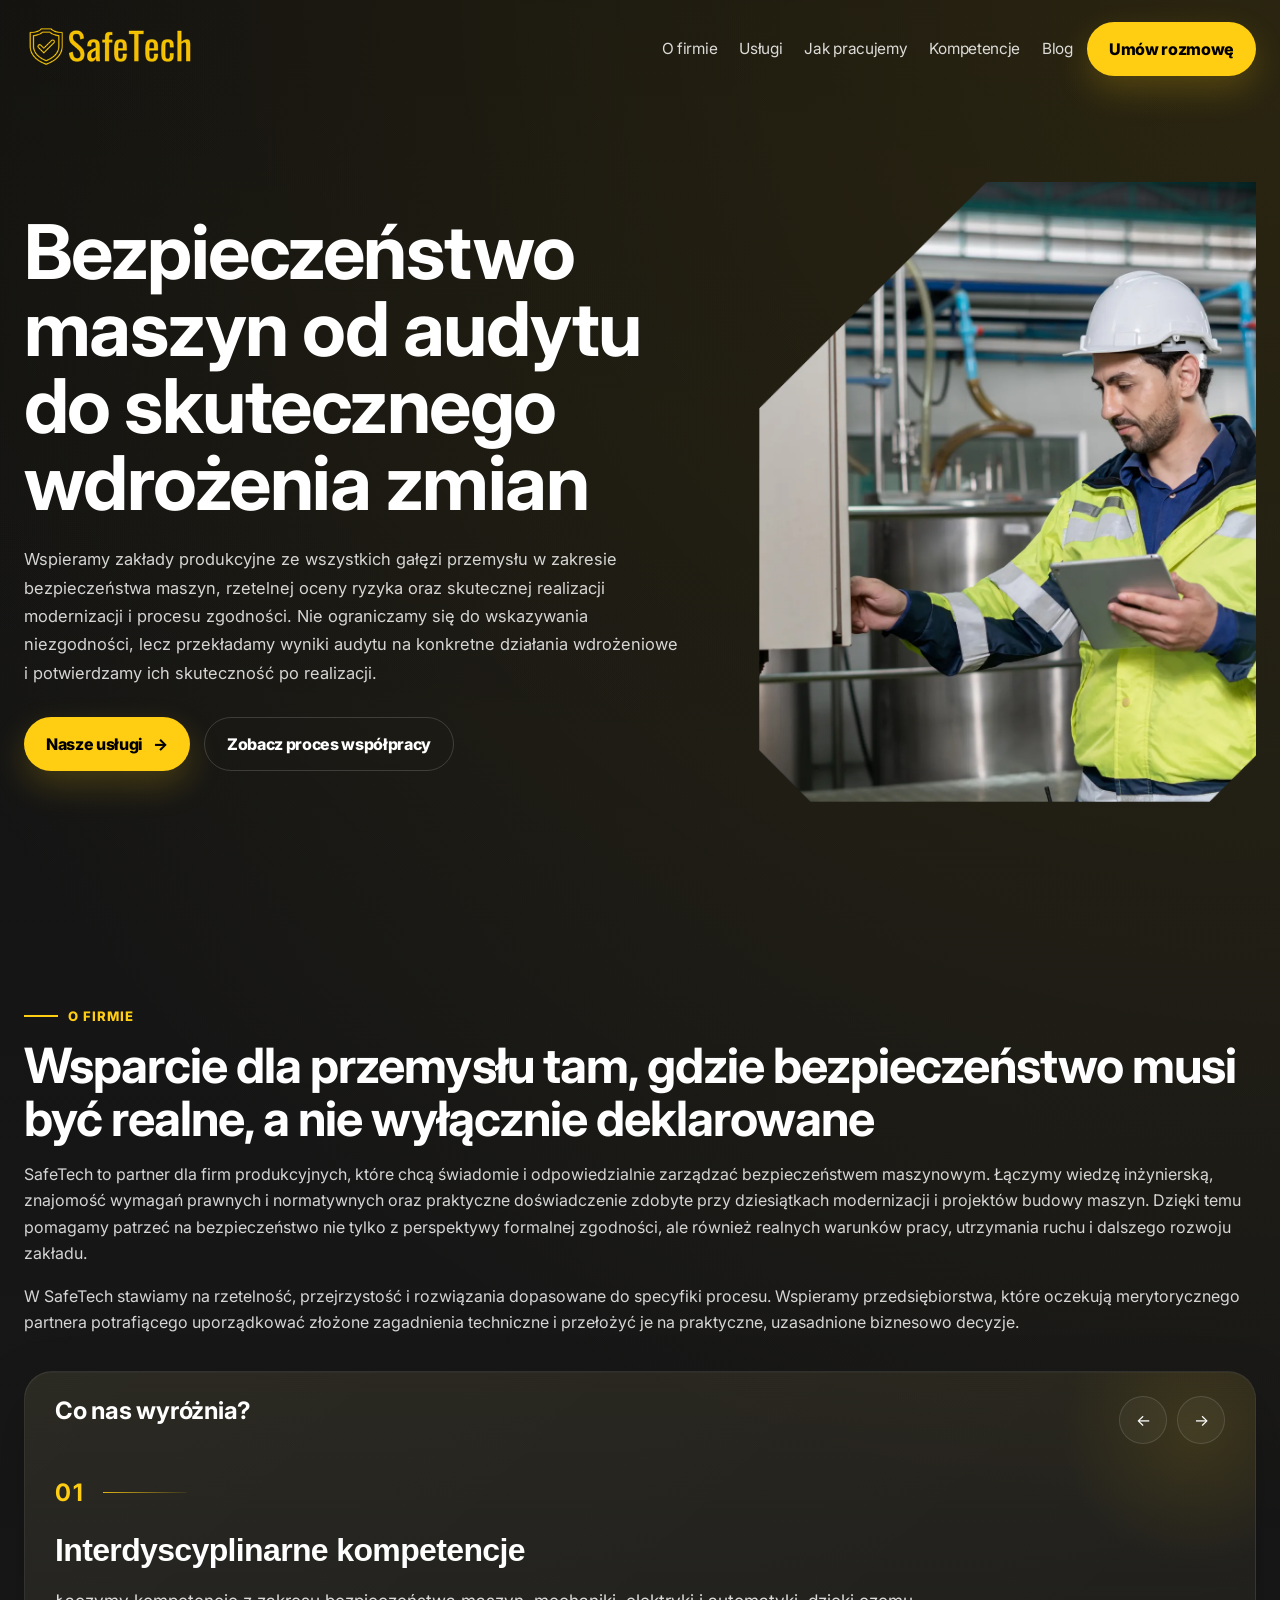
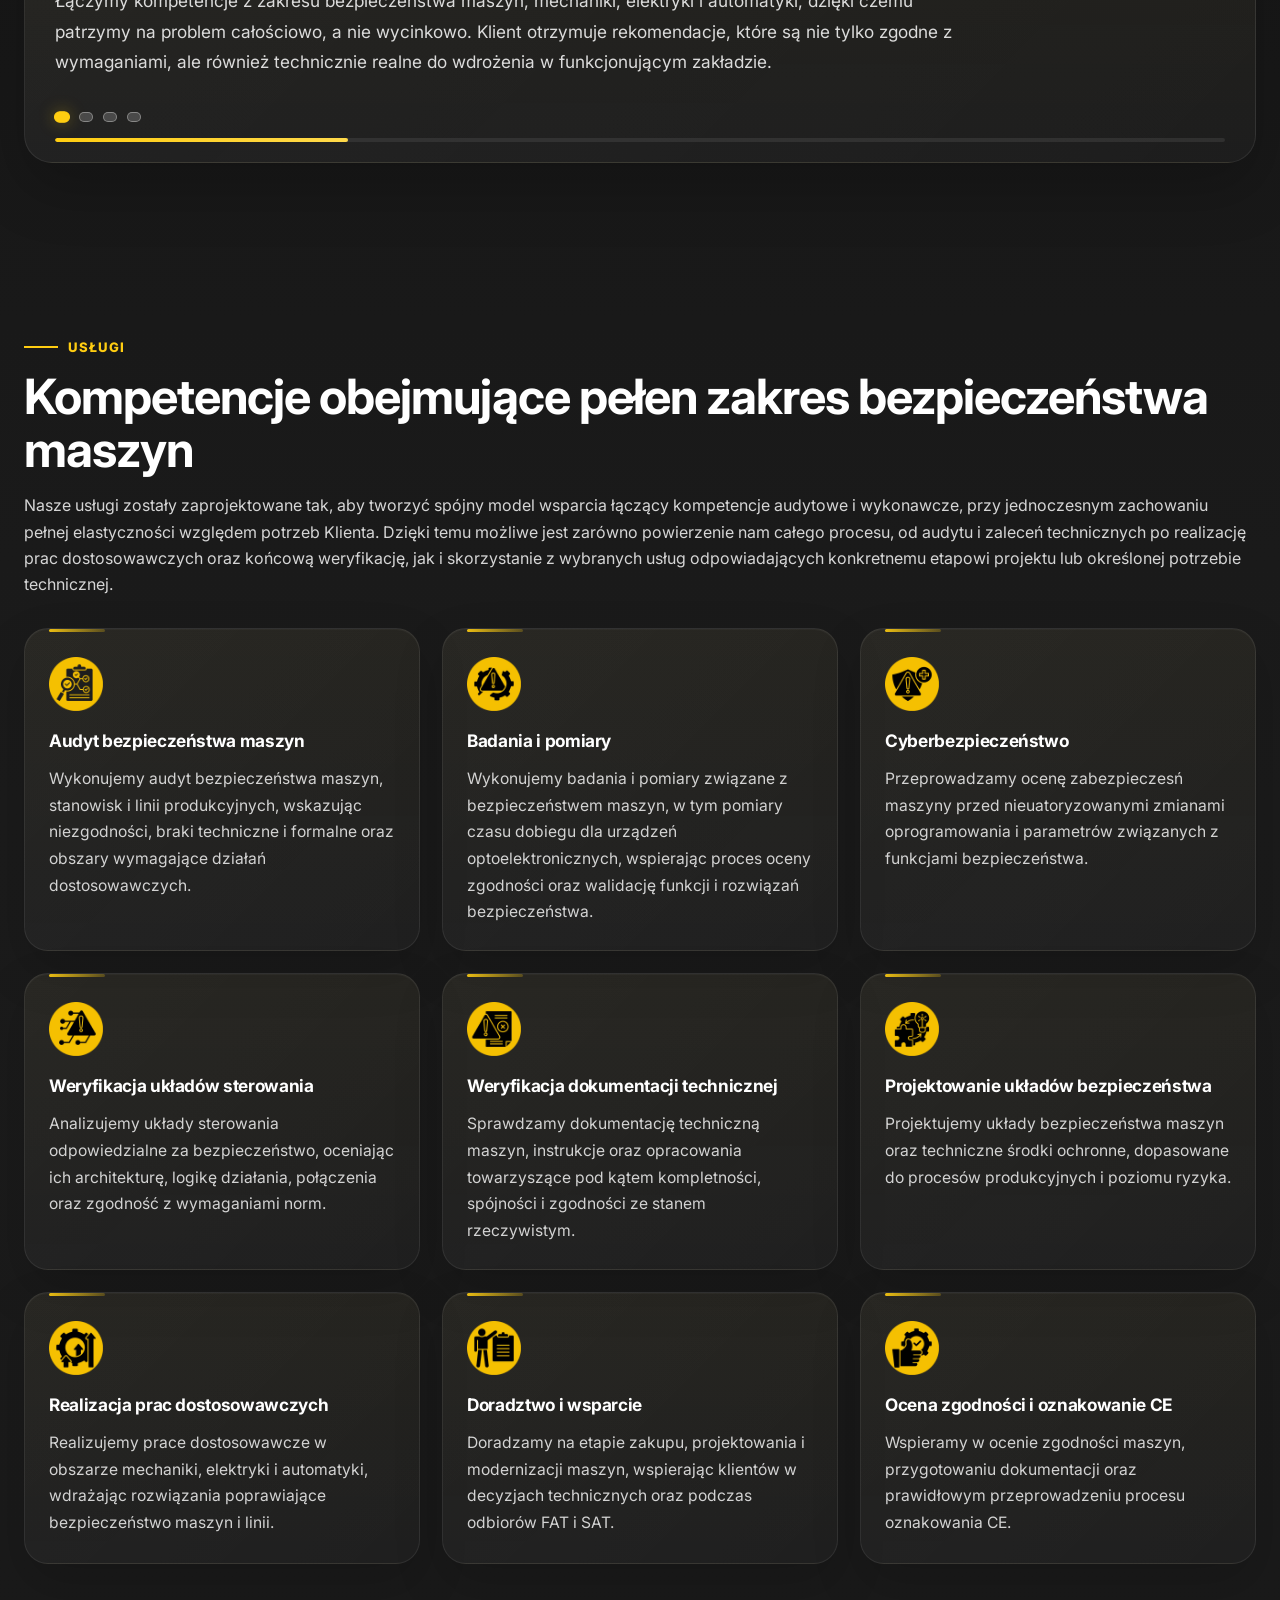
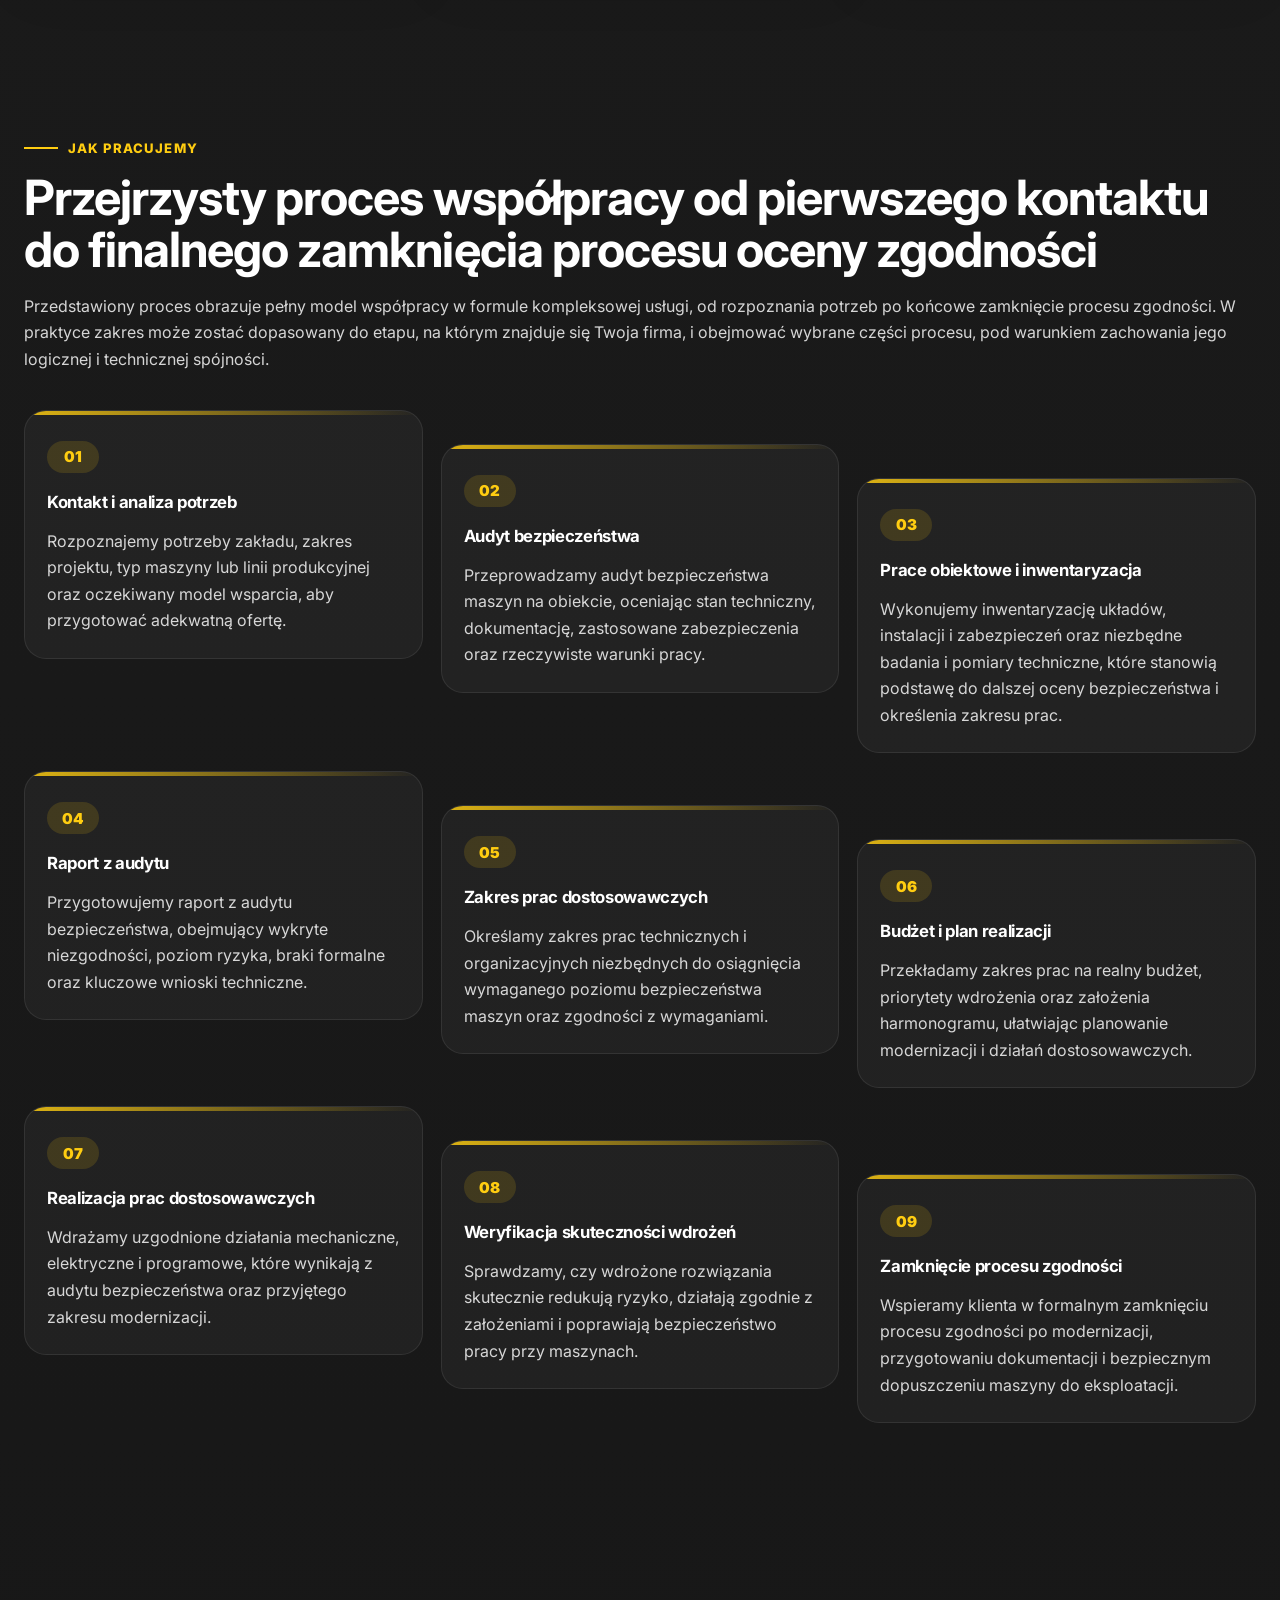
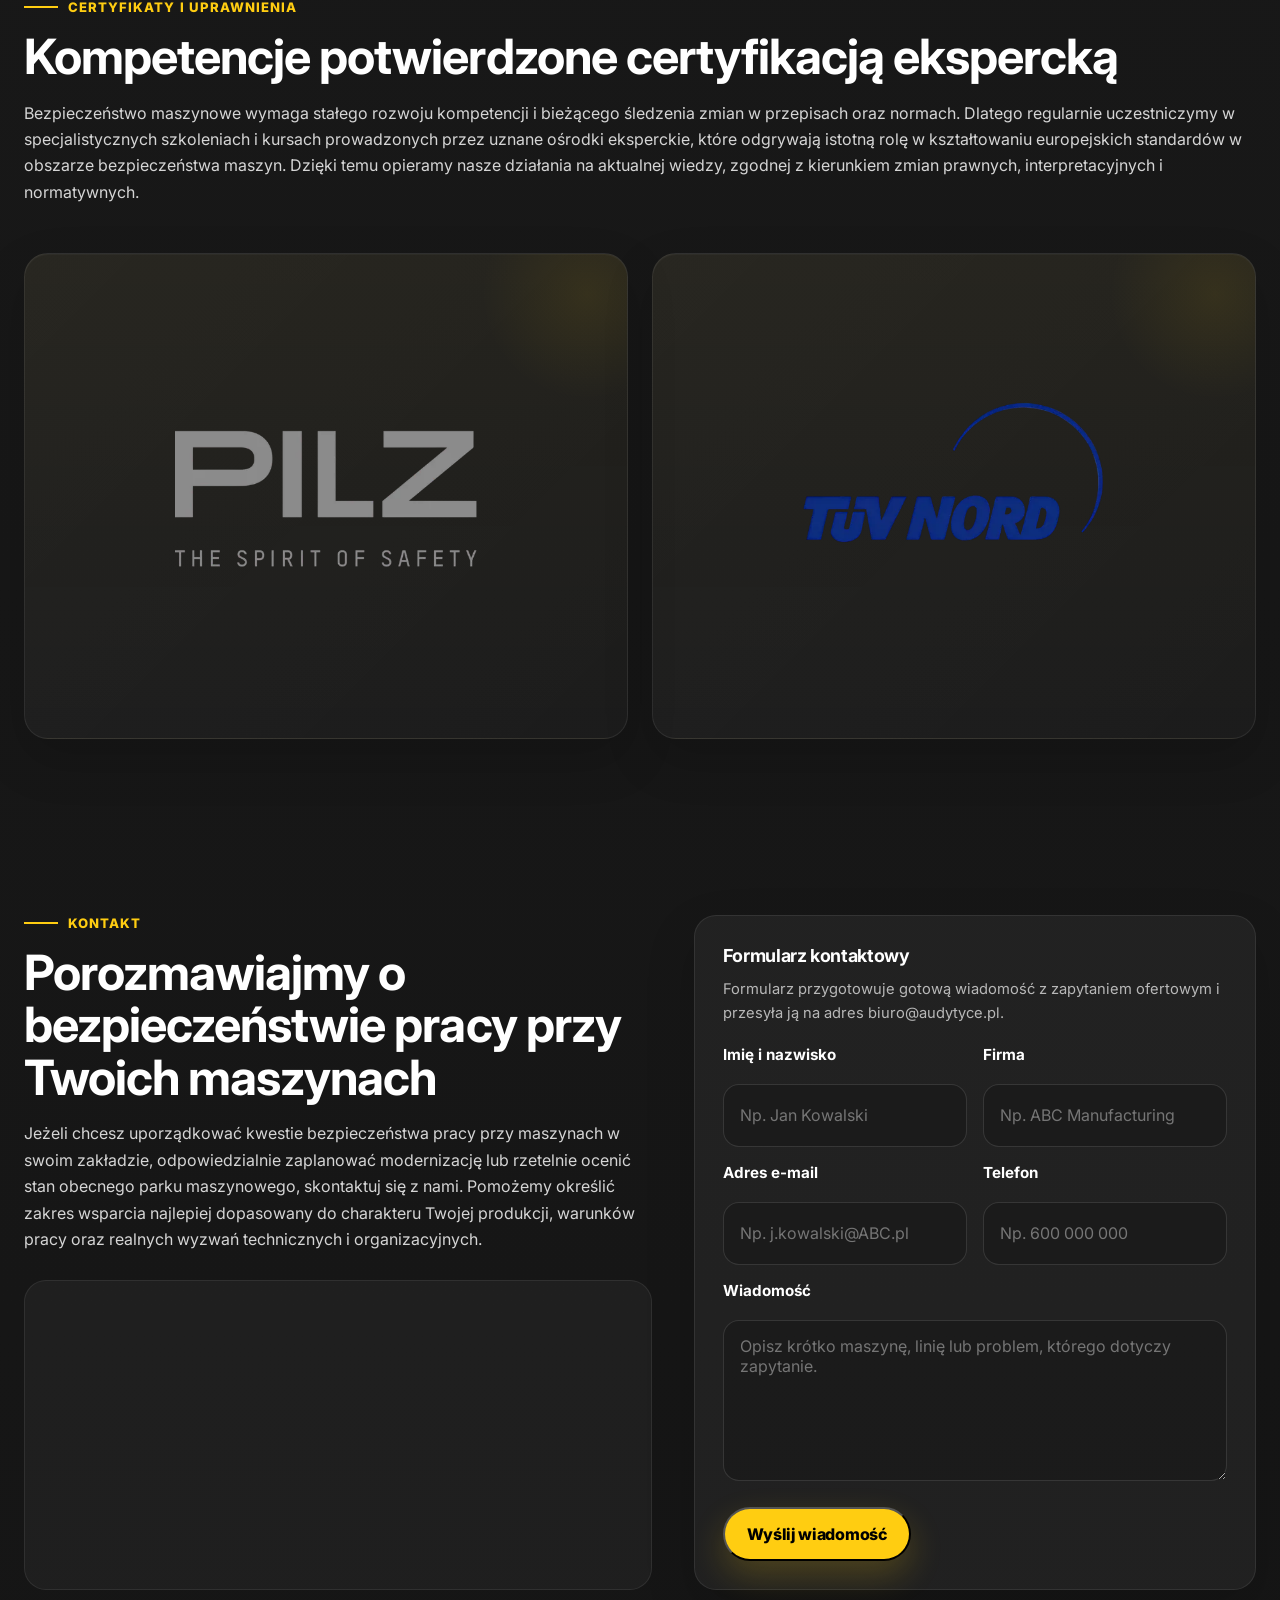
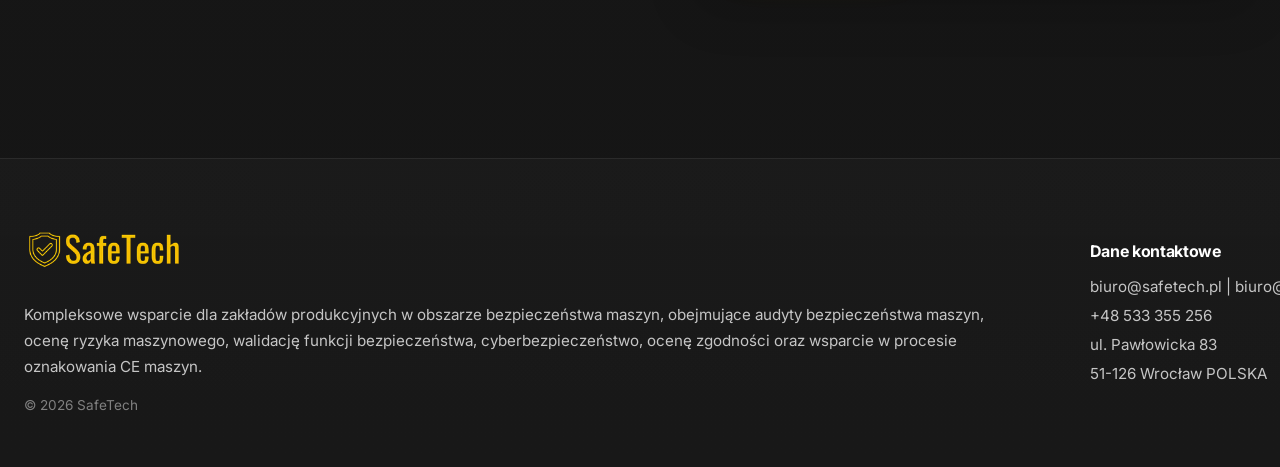
==== commit 9c9fb4eb: "test2" ====
--- a/index.html
+++ b/index.html
@@ -429,7 +429,7 @@
   <h3>Formularz kontaktowy</h3>
 
   <p class="contact-form-note">
-    Formularz przygotowuje gotową wiadomosc z zapytaniem ofertowym i przesyła ją na adres biuro@audytyce.pl.
+    Formularz przygotowuje gotową wiadomość z zapytaniem ofertowym i przesyła ją na adres biuro@audytyce.pl.
   </p>
 
   <form
@@ -502,7 +502,7 @@
     </div>
 
     <input type="hidden" name="_email.subject" value="Zapytanie ze strony SafeTech">
-    <input type="hidden" name="_redirect" value="https://roboinvest.github.io/SafeTech/#kontakt">
+    <input type="hidden" name="_redirect" value="https://roboinvest.github.io/SafeTech/?sent=1">
 
     <div class="form-actions">
       <button class="btn-primary" type="submit">Wyślij wiadomość</button>
@@ -549,6 +549,6 @@
 </footer>
 
   <!-- Wczytanie JavaScript -->
-  <script src="scripts/SafeTech.js"></script>
+<script src="scripts/SafeTech.js?v=20260508-2"></script>
 </body>
 </html>
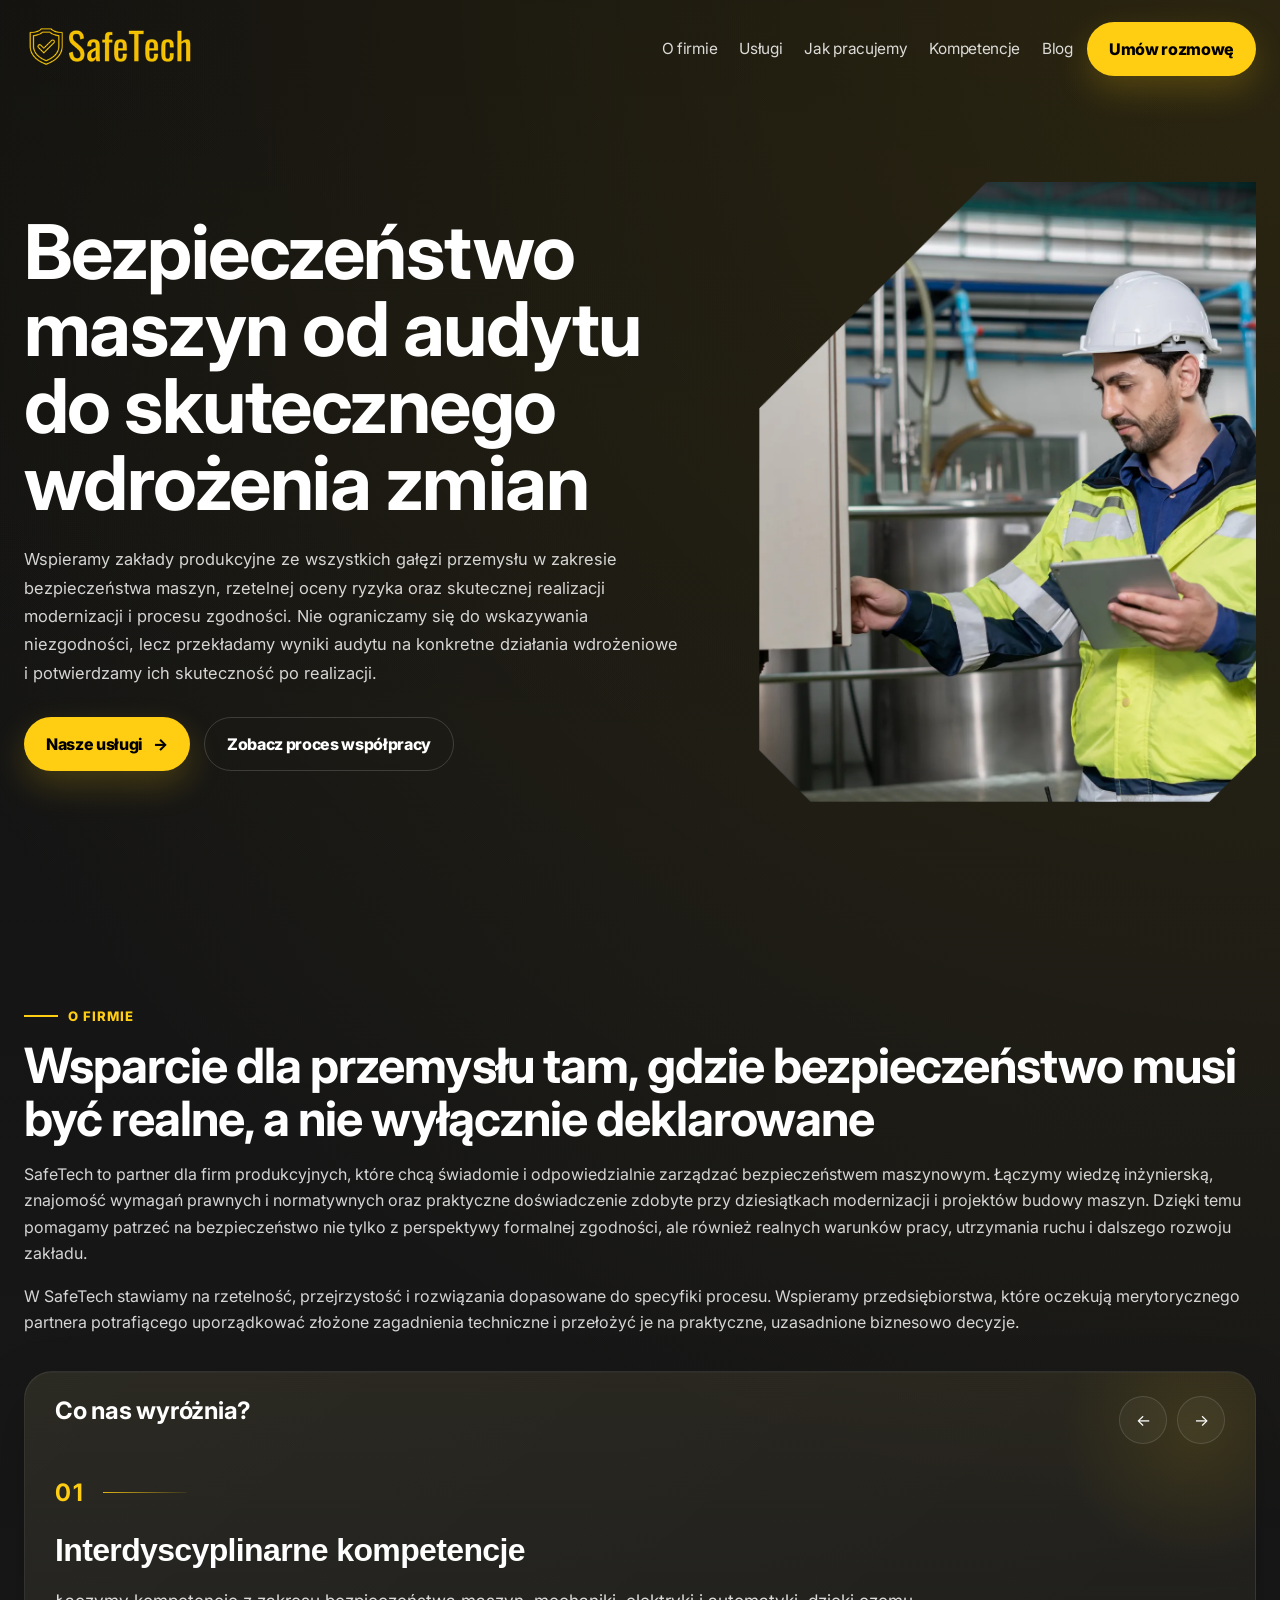
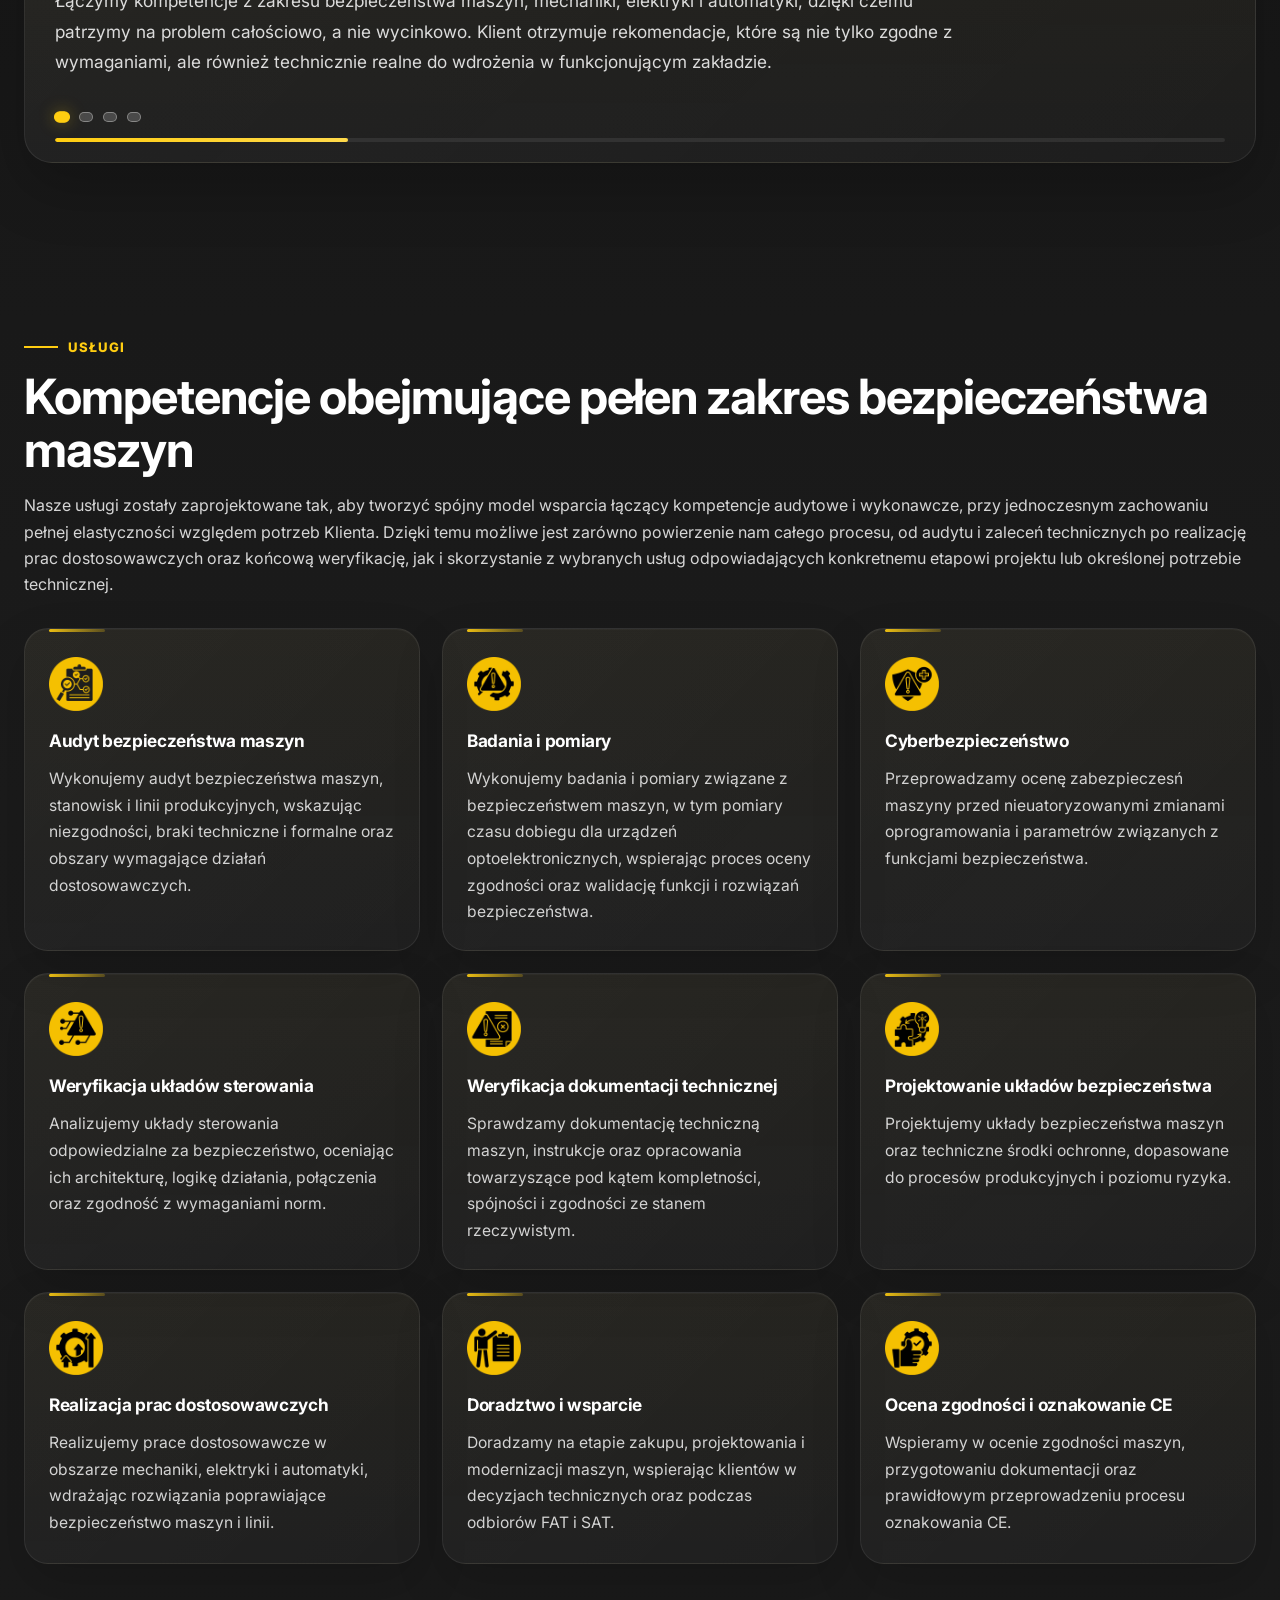
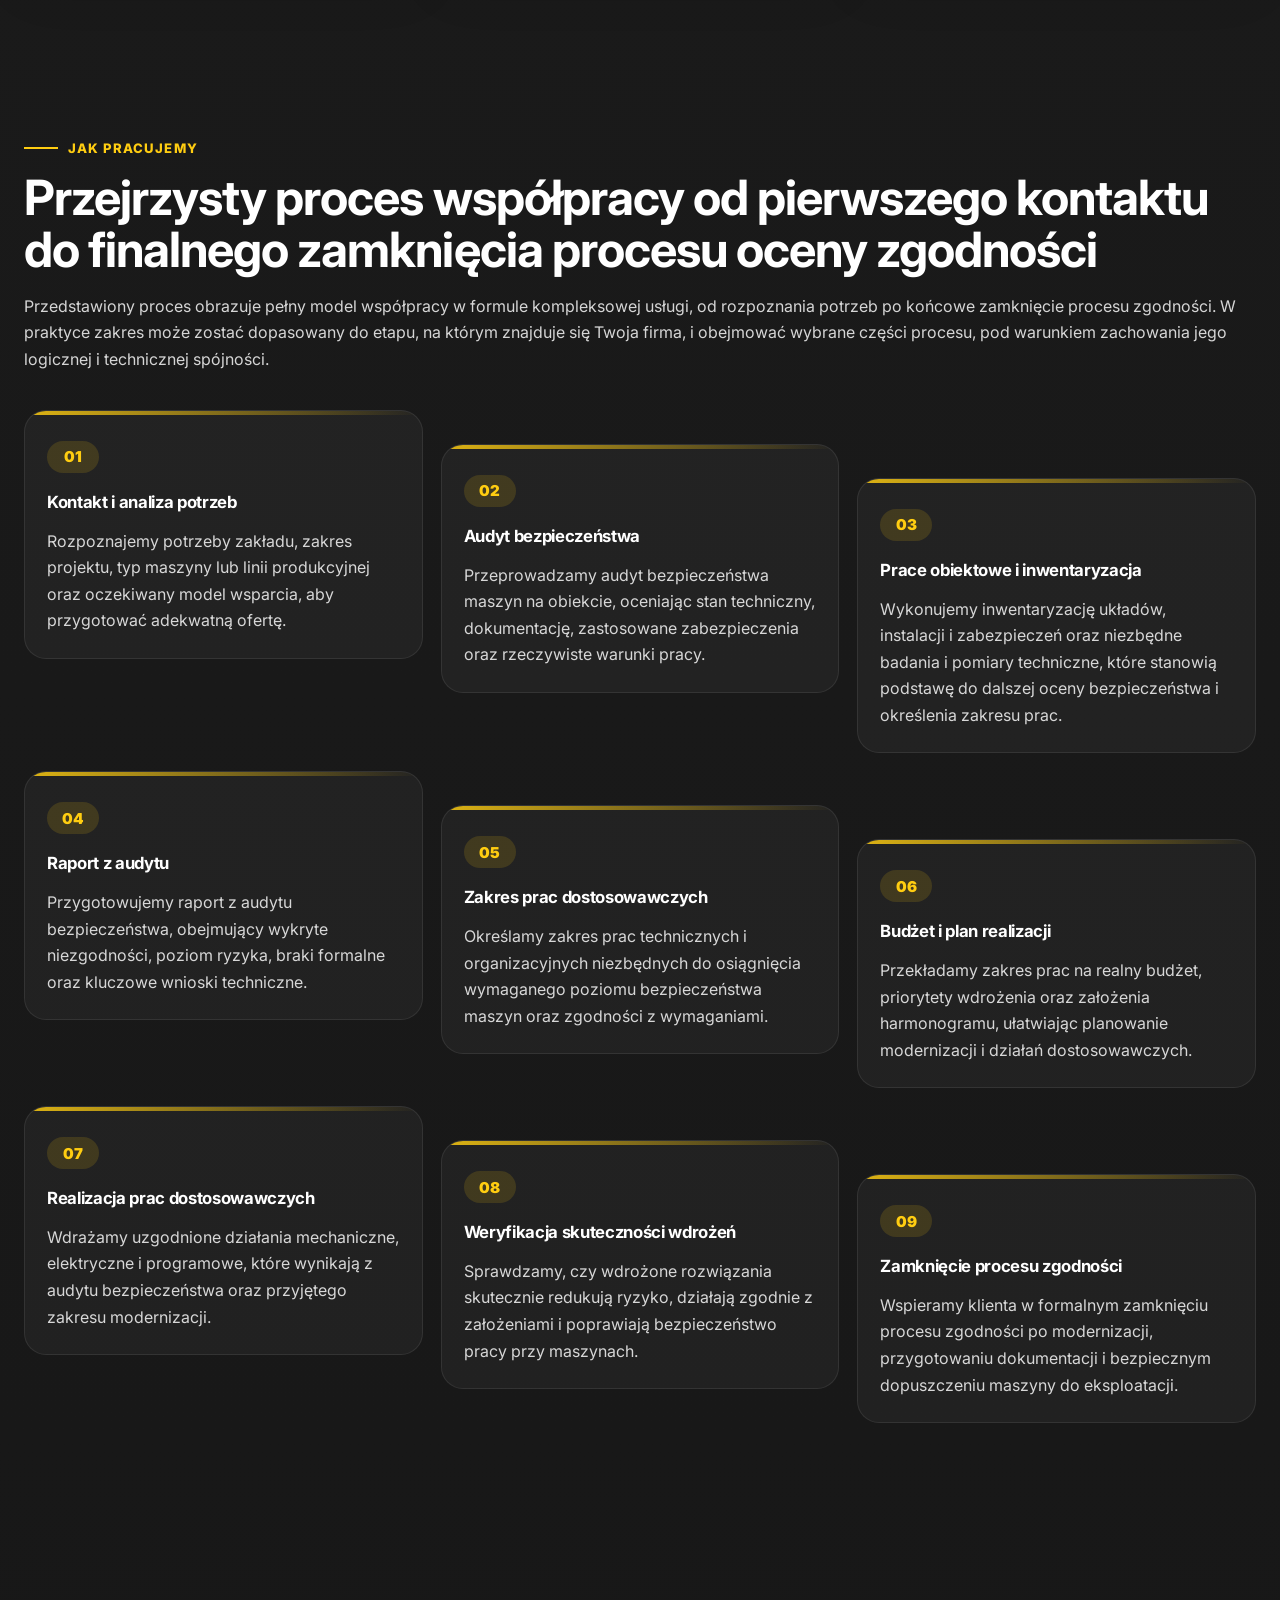
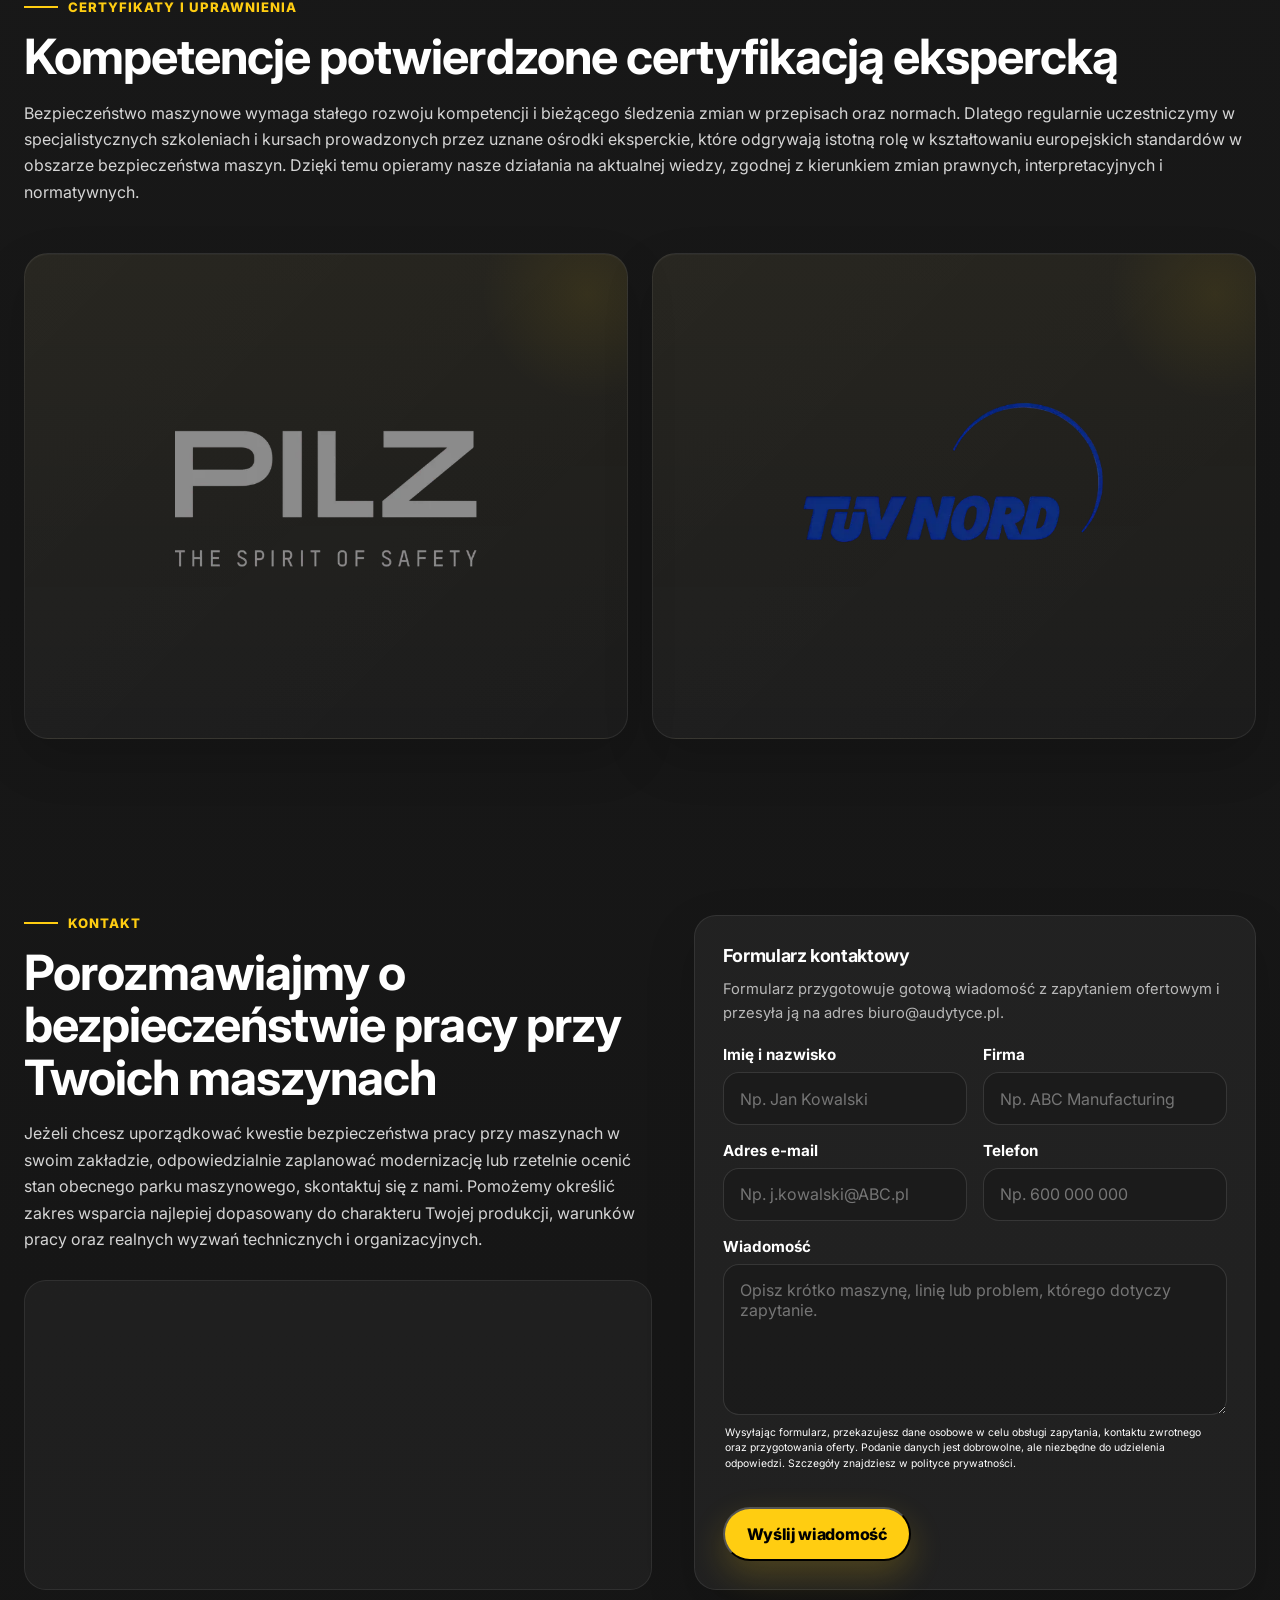
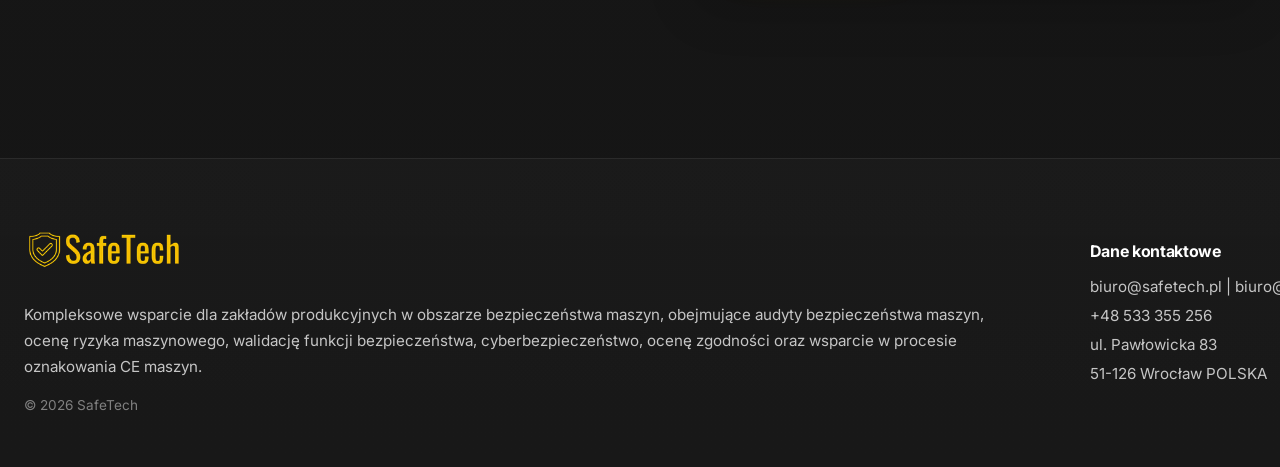
==== commit 4cfa6a9e: "Gotowy formularz" ====
--- a/index.html
+++ b/index.html
@@ -425,91 +425,106 @@
             </div>
           </div>
 
-<div class="contact-form-panel reveal">
-  <h3>Formularz kontaktowy</h3>
-
-  <p class="contact-form-note">
-    Formularz przygotowuje gotową wiadomość z zapytaniem ofertowym i przesyła ją na adres biuro@audytyce.pl.
-  </p>
-
-  <form
-    id="contactForm"
-    action="https://submit-form.com/7CGyTwZ9A"
-    method="POST"
-  >
-    <div class="contact-form-grid">
-      <div class="field">
-        <label for="name">Imię i nazwisko</label>
-        <input
-          id="name"
-          name="name"
-          type="text"
-          placeholder="Np. Jan Kowalski"
-          required
-          minlength="3"
-          maxlength="80"
-        >
-      </div>
-
-      <div class="field">
-        <label for="company">Firma</label>
-        <input
-          id="company"
-          name="company"
-          type="text"
-          placeholder="Np. ABC Manufacturing"
-          required
-          minlength="2"
-          maxlength="120"
-        >
-      </div>
-
-      <div class="field">
-        <label for="email">Adres e-mail</label>
-        <input
-          id="email"
-          name="email"
-          type="email"
-          placeholder="Np. j.kowalski@ABC.pl"
-          required
-          maxlength="120"
-        >
-      </div>
-
-      <div class="field">
-        <label for="phone">Telefon</label>
-        <input
-          id="phone"
-          name="phone"
-          type="tel"
-          placeholder="Np. 600 000 000"
-          pattern="^[0-9+\s()-]{6,20}$"
-          maxlength="20"
-        >
-      </div>
-
-      <div class="field field-full">
-        <label for="message">Wiadomość</label>
-        <textarea
-          id="message"
-          name="message"
-          placeholder="Opisz krótko maszynę, linię lub problem, którego dotyczy zapytanie."
-          required
-          minlength="10"
-          maxlength="2000"
-        ></textarea>
-      </div>
-    </div>
-
-    <input type="hidden" name="_email.subject" value="Zapytanie ze strony SafeTech">
-    <input type="hidden" name="_redirect" value="https://roboinvest.github.io/SafeTech/?sent=1">
-
-    <div class="form-actions">
-      <button class="btn-primary" type="submit">Wyślij wiadomość</button>
-      <p id="formStatus" class="form-status" aria-live="polite"></p>
-    </div>
-  </form>
-</div>
+		<div class="contact-form-panel reveal">
+		  <h3>Formularz kontaktowy</h3>
+
+		  <p class="contact-form-note">
+			Formularz przygotowuje gotową wiadomość z zapytaniem ofertowym i przesyła ją na adres biuro@audytyce.pl.
+		  </p>
+
+		  <form
+			id="contactForm"
+			action="https://submit-form.com/7CGyTwZ9A"
+			method="POST"
+			target="formsparkFrame"
+		  >
+			<div class="contact-form-grid">
+			  <div class="field">
+				<label for="name">Imię i nazwisko</label>
+				<input
+				  id="name"
+				  name="name"
+				  type="text"
+				  placeholder="Np. Jan Kowalski"
+				  required
+				  minlength="3"
+				  maxlength="80"
+				>
+			  </div>
+
+			  <div class="field">
+				<label for="company">Firma</label>
+				<input
+				  id="company"
+				  name="company"
+				  type="text"
+				  placeholder="Np. ABC Manufacturing"
+				  required
+				  minlength="2"
+				  maxlength="120"
+				>
+			  </div>
+
+			  <div class="field">
+				<label for="email">Adres e-mail</label>
+				<input
+				  id="email"
+				  name="email"
+				  type="email"
+				  placeholder="Np. j.kowalski@ABC.pl"
+				  required
+				  maxlength="120"
+				>
+			  </div>
+
+			  <div class="field">
+				<label for="phone">Telefon</label>
+				<input
+				  id="phone"
+				  name="phone"
+				  type="tel"
+				  placeholder="Np. 600 000 000"
+				  pattern="^[0-9+\s()-]{6,20}$"
+				  required
+				  maxlength="20"
+				>
+			  </div>
+
+			  <div class="field field-full">
+				<label for="message">Wiadomość</label>
+				<textarea
+				  id="message"
+				  name="message"
+				  placeholder="Opisz krótko maszynę, linię lub problem, którego dotyczy zapytanie."
+				  required
+				  minlength="10"
+				  maxlength="2000"
+				></textarea>
+			  </div>
+			</div>
+
+			<input type="hidden" name="_email.subject" value="Zapytanie ze strony SafeTech">
+			
+			<p class="form-privacy-note">
+				Wysyłając formularz, przekazujesz dane osobowe w celu obsługi zapytania,
+				kontaktu zwrotnego oraz przygotowania oferty. Podanie danych jest dobrowolne,
+				ale niezbędne do udzielenia odpowiedzi. Szczegóły znajdziesz w
+				<a href="polityka-prywatnosci.html">polityce prywatności</a>.
+			</p>
+
+			<div class="form-actions">
+			  <button class="btn-primary" type="submit">Wyślij wiadomość</button>
+			  <p id="formStatus" class="form-status" aria-live="polite"></p>
+			</div>
+		  </form>
+
+			<iframe
+			  name="formsparkFrame"
+			  id="formsparkFrame"
+			  style="display:none;"
+			  title="Formspark submit frame"
+			></iframe>
+		</div>
         </div>
       </div>
     </section>
@@ -549,6 +564,6 @@
 </footer>
 
   <!-- Wczytanie JavaScript -->
-<script src="scripts/SafeTech.js?v=20260508-2"></script>
+<script src="scripts/SafeTech.js?v=20260508-4"></script>
 </body>
 </html>
--- a/styles/SafeTech.css
+++ b/styles/SafeTech.css
@@ -1003,6 +1003,12 @@
   pointer-events: none !important;
 }
 
+.form-privacy-note {
+  padding: 10px 2px;
+  font-size: 0.65rem;
+  line-height: 1.5
+}
+
 /* =========================================
    STOPKA
 ========================================= */
